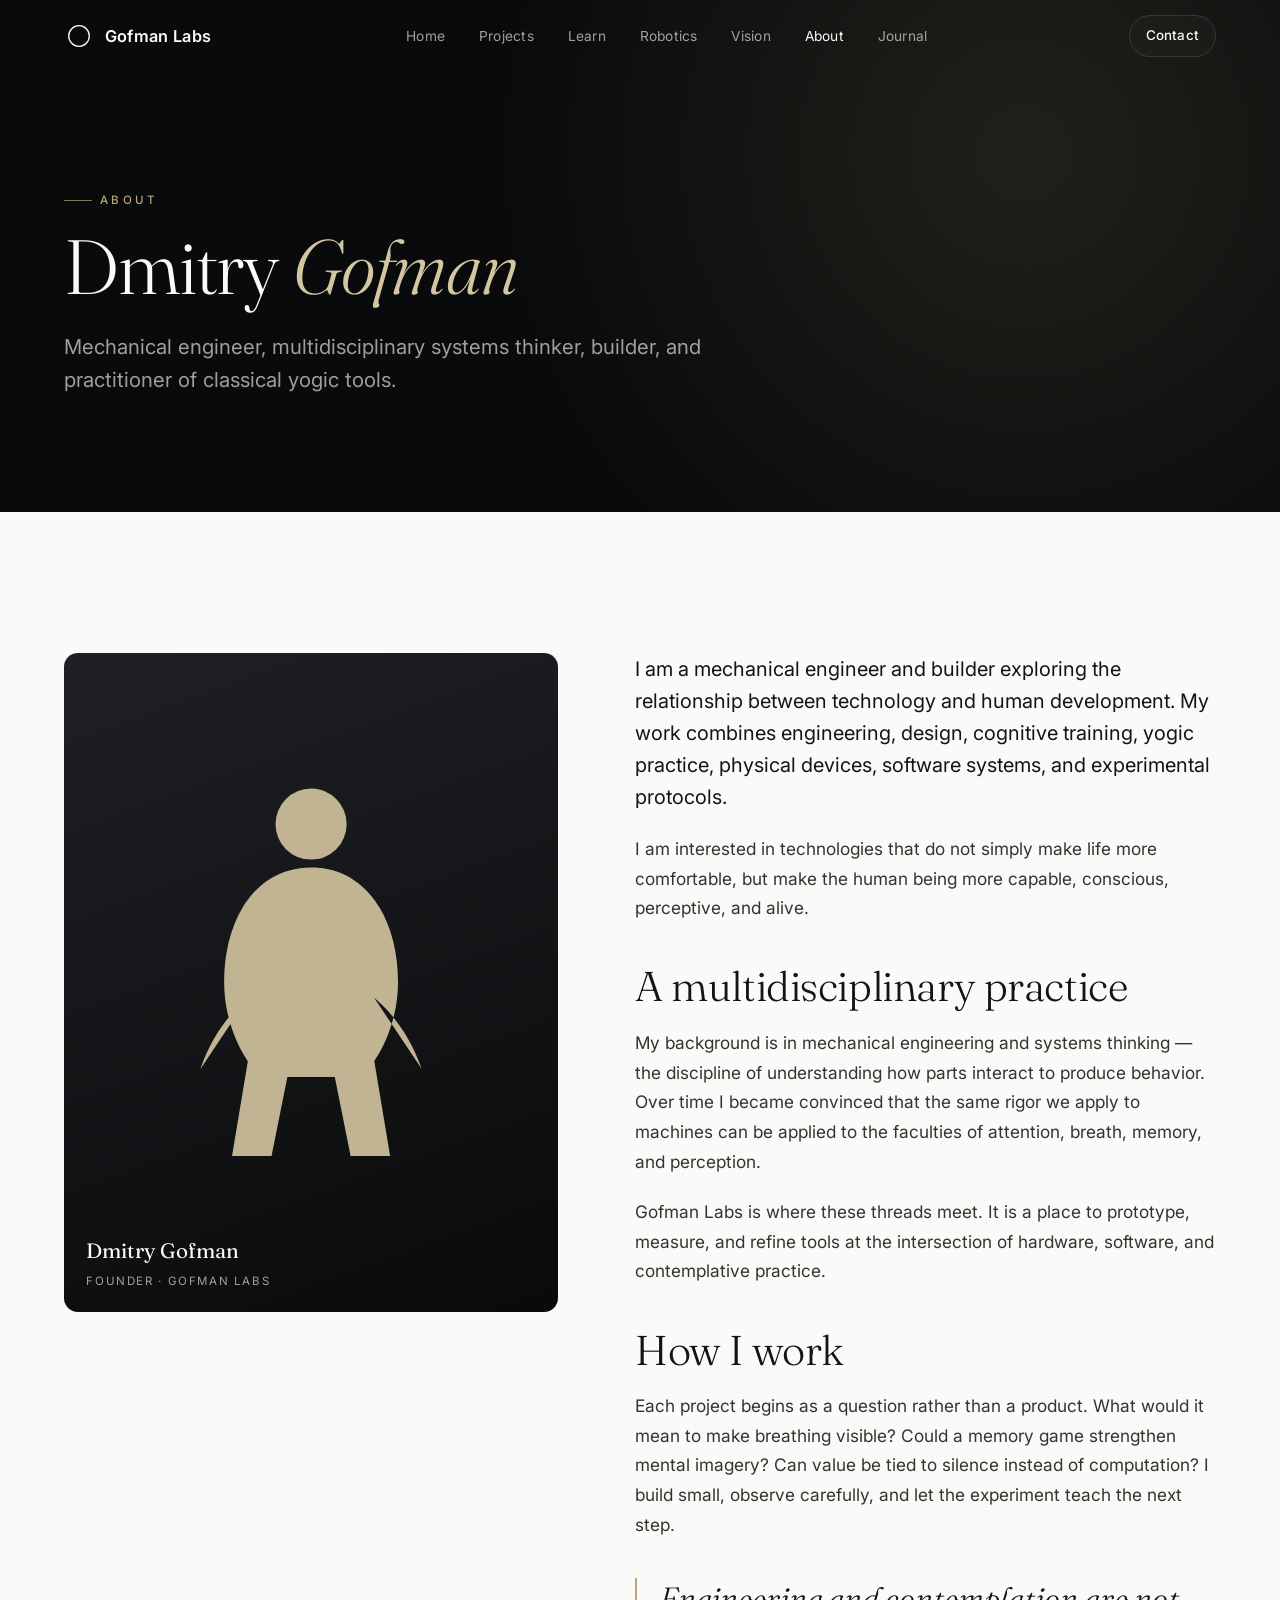
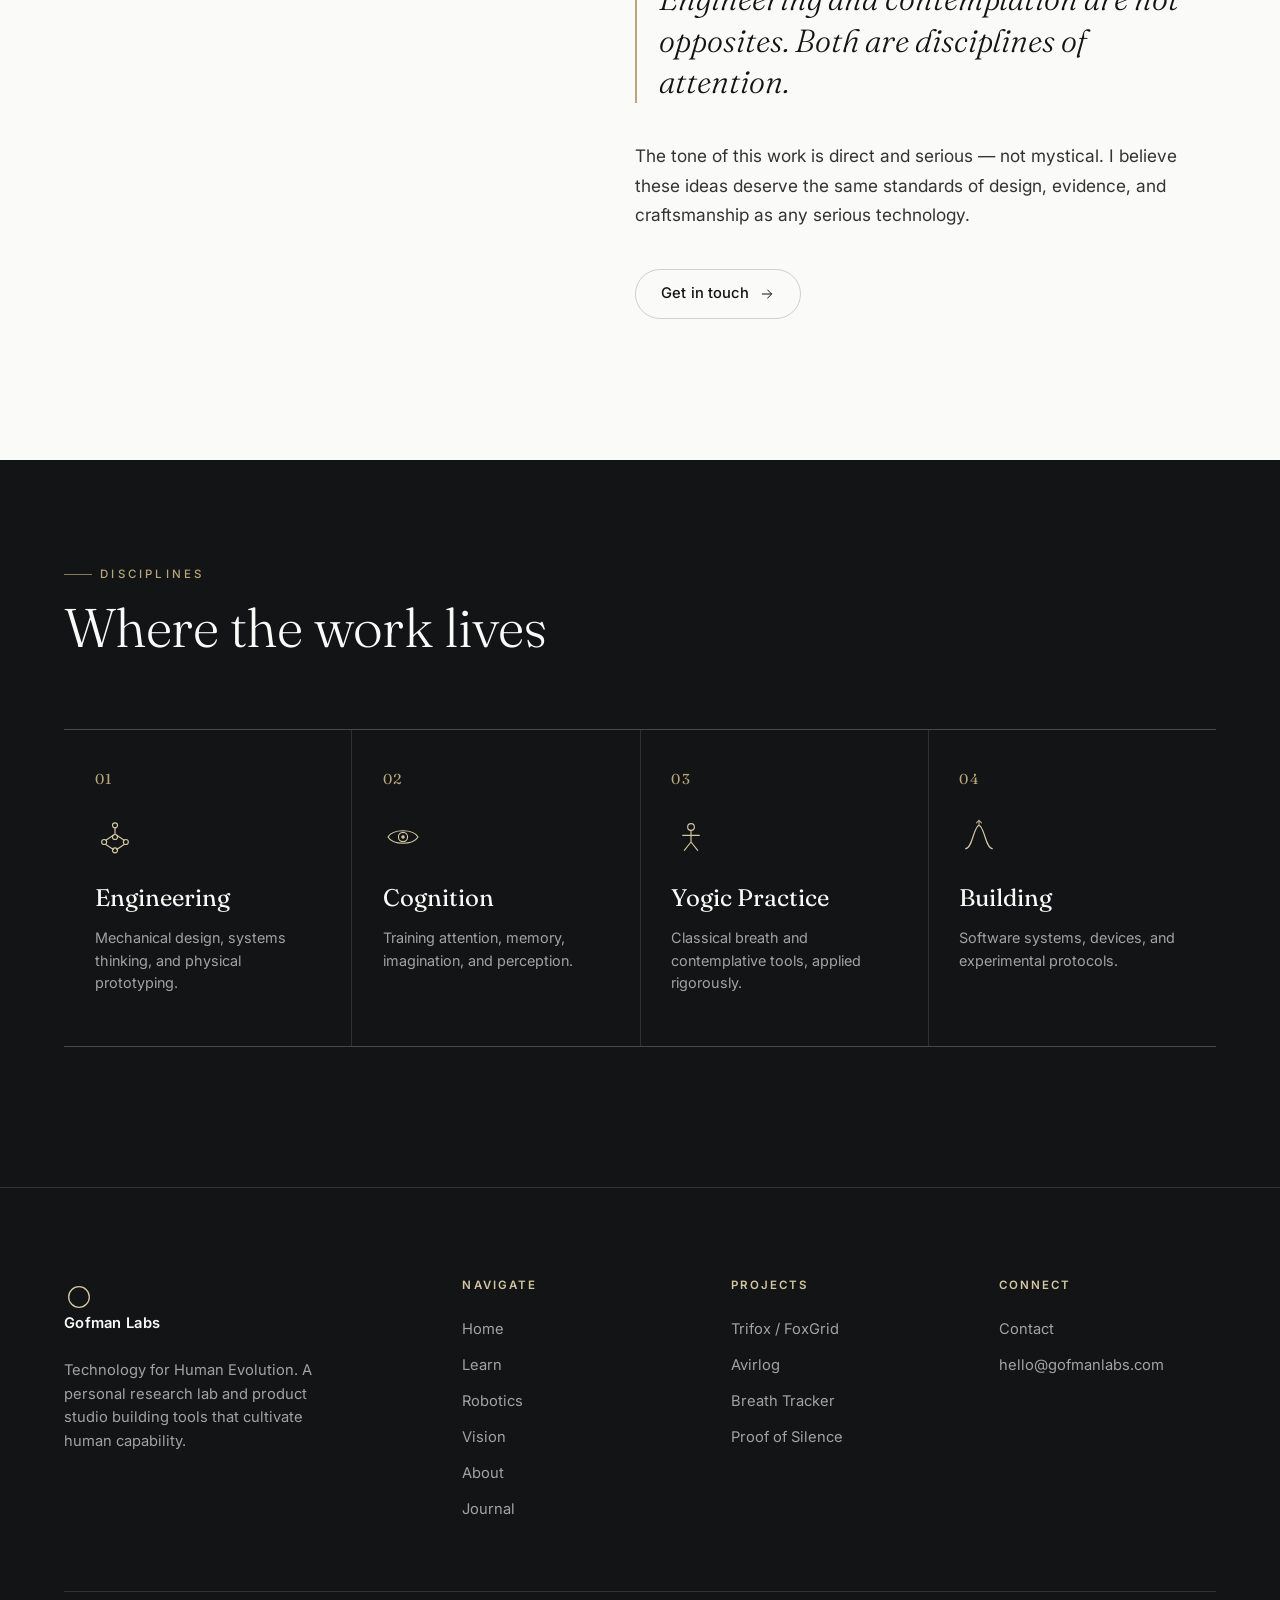
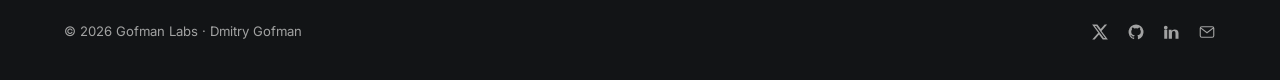
==== about.html @ 6673e94e "Add interactive Robotics Study Plan module A dedicated module (robotics.html) implementing the perso" ====
<!DOCTYPE html>
<html lang="en">
<head>
<meta charset="UTF-8" />
<meta name="viewport" content="width=device-width, initial-scale=1" />
<title>About — Gofman Labs</title>
<meta name="description" content="Dmitry Gofman — mechanical engineer, systems thinker, builder, and practitioner exploring the fusion of engineering with inner technologies." />
<meta name="theme-color" content="#080A0B" />
<link rel="preconnect" href="https://fonts.googleapis.com" />
<link rel="preconnect" href="https://fonts.gstatic.com" crossorigin />
<link href="https://fonts.googleapis.com/css2?family=Fraunces:ital,opsz,wght@0,9..144,300;0,9..144,400;1,9..144,300;1,9..144,400&family=Inter:wght@400;500;600&display=swap" rel="stylesheet" />
<link rel="stylesheet" href="assets/css/style.css" />
<link rel="icon" href="data:image/svg+xml,%3Csvg xmlns='http://www.w3.org/2000/svg' viewBox='0 0 32 32'%3E%3Ccircle cx='16' cy='16' r='13' fill='%23080A0B'/%3E%3Cpath d='M16 4a12 12 0 0 0 0 24 9 9 0 0 1 0-24z' fill='%23D4C6A1'/%3E%3C/svg%3E" />
</head>
<body>

<nav class="nav" aria-label="Primary">
  <div class="wrap nav-inner">
    <a class="brand" href="index.html" aria-label="Gofman Labs home"><svg class="mark" aria-hidden="true"><use href="assets/icons.svg#i-mark"/></svg><span>Gofman Labs</span></a>
    <ul class="nav-links">
      <li><a href="index.html">Home</a></li>
      <li><a href="projects.html">Projects</a></li>
      <li><a href="learn.html">Learn</a></li>
      <li><a href="robotics.html">Robotics</a></li>
      <li><a href="vision.html">Vision</a></li>
      <li><a href="about.html" class="active">About</a></li>
      <li><a href="journal.html">Journal</a></li>
    </ul>
    <a href="contact.html" class="btn btn-ghost-light nav-cta">Contact</a>
    <button class="nav-toggle" aria-label="Open menu" aria-expanded="false" aria-controls="mobile-menu"><span></span><span></span></button>
  </div>
</nav>
<div class="mobile-menu" id="mobile-menu">
  <a href="index.html">Home</a><a href="projects.html">Projects</a><a href="learn.html">Learn</a><a href="robotics.html">Robotics</a><a href="vision.html">Vision</a>
  <a href="about.html">About</a><a href="journal.html">Journal</a><a href="contact.html">Contact</a>
  <p class="mm-foot">Technology for Human Evolution</p>
</div>

<header class="page-hero">
  <div class="hero-glow" aria-hidden="true"></div>
  <div class="wrap">
    <span class="eyebrow">About</span>
    <h1>Dmitry <em>Gofman</em></h1>
    <p class="lede">Mechanical engineer, multidisciplinary systems thinker, builder, and practitioner of classical yogic tools.</p>
  </div>
</header>

<main class="light" data-nav-light>
<section class="section">
  <div class="wrap about-split">
    <div class="portrait reveal" aria-hidden="true">
      <svg viewBox="0 0 80 120"><use href="assets/icons.svg#i-figure"/></svg>
      <div class="pname">Dmitry Gofman<span>Founder · Gofman Labs</span></div>
    </div>
    <div class="prose" style="margin:0">
      <p class="lead reveal">I am a mechanical engineer and builder exploring the relationship between technology and human development. My work combines engineering, design, cognitive training, yogic practice, physical devices, software systems, and experimental protocols.</p>
      <p class="reveal">I am interested in technologies that do not simply make life more comfortable, but make the human being more capable, conscious, perceptive, and alive.</p>

      <h2 class="reveal">A multidisciplinary practice</h2>
      <p class="reveal">My background is in mechanical engineering and systems thinking — the discipline of understanding how parts interact to produce behavior. Over time I became convinced that the same rigor we apply to machines can be applied to the faculties of attention, breath, memory, and perception.</p>
      <p class="reveal">Gofman Labs is where these threads meet. It is a place to prototype, measure, and refine tools at the intersection of hardware, software, and contemplative practice.</p>

      <h2 class="reveal">How I work</h2>
      <p class="reveal">Each project begins as a question rather than a product. What would it mean to make breathing visible? Could a memory game strengthen mental imagery? Can value be tied to silence instead of computation? I build small, observe carefully, and let the experiment teach the next step.</p>

      <blockquote class="reveal">Engineering and contemplation are not opposites. Both are disciplines of attention.</blockquote>

      <p class="reveal">The tone of this work is direct and serious — not mystical. I believe these ideas deserve the same standards of design, evidence, and craftsmanship as any serious technology.</p>

      <div style="margin-top:2.4rem" class="reveal">
        <a href="contact.html" class="btn btn-ghost-dark">Get in touch <svg aria-hidden="true"><use href="assets/icons.svg#i-arrow"/></svg></a>
      </div>
    </div>
  </div>
</section>

<section class="section philosophy" style="padding-top:clamp(56px,8vw,96px)">
  <div class="wrap">
    <div class="section-head"><span class="eyebrow reveal">Disciplines</span><h2 class="reveal d1">Where the work lives</h2></div>
    <div class="pillars reveal d1">
      <div class="pillar"><div class="num">01</div><svg aria-hidden="true"><use href="assets/icons.svg#i-intelligence"/></svg><h3>Engineering</h3><p>Mechanical design, systems thinking, and physical prototyping.</p></div>
      <div class="pillar"><div class="num">02</div><svg aria-hidden="true"><use href="assets/icons.svg#i-awareness"/></svg><h3>Cognition</h3><p>Training attention, memory, imagination, and perception.</p></div>
      <div class="pillar"><div class="num">03</div><svg aria-hidden="true"><use href="assets/icons.svg#i-embodiment"/></svg><h3>Yogic Practice</h3><p>Classical breath and contemplative tools, applied rigorously.</p></div>
      <div class="pillar"><div class="num">04</div><svg aria-hidden="true"><use href="assets/icons.svg#i-evolution"/></svg><h3>Building</h3><p>Software systems, devices, and experimental protocols.</p></div>
    </div>
  </div>
</section>
</main>

<footer class="footer">
  <div class="wrap">
    <div class="footer-top">
      <div class="footer-col footer-brand-col">
        <a class="brand" href="index.html"><svg class="mark" style="color:var(--gold)" aria-hidden="true"><use href="assets/icons.svg#i-mark"/></svg><span>Gofman Labs</span></a>
        <p class="footer-blurb">Technology for Human Evolution. A personal research lab and product studio building tools that cultivate human capability.</p>
      </div>
      <div class="footer-col"><h4>Navigate</h4><a href="index.html">Home</a><a href="learn.html">Learn</a><a href="robotics.html">Robotics</a><a href="vision.html">Vision</a><a href="about.html">About</a><a href="journal.html">Journal</a></div>
      <div class="footer-col"><h4>Projects</h4><a href="projects.html#trifox">Trifox / FoxGrid</a><a href="projects.html#avirlog">Avirlog</a><a href="projects.html#breath">Breath Tracker</a><a href="projects.html#silence">Proof of Silence</a></div>
      <div class="footer-col"><h4>Connect</h4><a href="contact.html">Contact</a><a href="mailto:hello@gofmanlabs.com">hello@gofmanlabs.com</a></div>
    </div>
    <div class="footer-bottom">
      <span>© <span id="year">2026</span> Gofman Labs · Dmitry Gofman</span>
      <div class="socials">
        <a href="#" aria-label="X / Twitter"><svg aria-hidden="true"><use href="assets/icons.svg#i-x"/></svg></a>
        <a href="#" aria-label="GitHub"><svg aria-hidden="true"><use href="assets/icons.svg#i-github"/></svg></a>
        <a href="#" aria-label="LinkedIn"><svg aria-hidden="true"><use href="assets/icons.svg#i-linkedin"/></svg></a>
        <a href="mailto:hello@gofmanlabs.com" aria-label="Email"><svg aria-hidden="true"><use href="assets/icons.svg#i-mail"/></svg></a>
      </div>
    </div>
  </div>
</footer>
<script src="assets/js/main.js" defer></script>
</body>
</html>
---- assets/css/style.css ----
/* =========================================================================
   GOFMAN LABS — Design System
   Technology for Human Evolution
   ========================================================================= */

/* ----------------------------------------------------------------------- */
/*  Tokens                                                                  */
/* ----------------------------------------------------------------------- */
:root {
  /* Darks */
  --near-black: #080A0B;
  --charcoal:   #121416;
  --graphite:   #1E2024;

  /* Lights */
  --ivory:      #FAFAF8;
  --stone:      #F1F0EC;
  --warm-gray:  #DCD8CC;

  /* Accents */
  --gold:       #D4C6A1;
  --bronze:     #B8A57A;
  --sand:       #E6DCCB;

  /* Text */
  --text-dark:  #121416;
  --text-light: #FAFAF8;
  --text-muted: #6E6A62;
  --text-muted-light: rgba(250, 250, 248, 0.62);

  /* Lines */
  --line-dark:  rgba(18, 20, 22, 0.10);
  --line-light: rgba(250, 250, 248, 0.12);

  /* Type */
  --serif: 'Fraunces', 'Times New Roman', Georgia, serif;
  --sans:  'Inter', -apple-system, BlinkMacSystemFont, 'Segoe UI', sans-serif;

  /* Layout */
  --maxw: 1280px;
  --gutter: clamp(20px, 5vw, 64px);
  --radius: 14px;

  /* Motion */
  --ease: cubic-bezier(0.22, 1, 0.36, 1);
  --dur: 0.7s;
}

/* ----------------------------------------------------------------------- */
/*  Reset                                                                   */
/* ----------------------------------------------------------------------- */
*, *::before, *::after { box-sizing: border-box; }
* { margin: 0; padding: 0; }

html {
  scroll-behavior: smooth;
  -webkit-text-size-adjust: 100%;
}

body {
  font-family: var(--sans);
  background: var(--near-black);
  color: var(--text-dark);
  line-height: 1.6;
  font-size: 17px;
  -webkit-font-smoothing: antialiased;
  text-rendering: optimizeLegibility;
  overflow-x: hidden;
}

img, svg { display: block; max-width: 100%; }
a { color: inherit; text-decoration: none; }
button { font-family: inherit; cursor: pointer; }
ul { list-style: none; }

::selection { background: var(--bronze); color: var(--near-black); }

/* ----------------------------------------------------------------------- */
/*  Helpers                                                                 */
/* ----------------------------------------------------------------------- */
.wrap {
  width: 100%;
  max-width: var(--maxw);
  margin: 0 auto;
  padding-inline: var(--gutter);
}

.eyebrow {
  font-size: 0.72rem;
  letter-spacing: 0.28em;
  text-transform: uppercase;
  font-weight: 500;
  color: var(--bronze);
  display: inline-flex;
  align-items: center;
  gap: 0.7em;
}
.eyebrow::before {
  content: "";
  width: 28px;
  height: 1px;
  background: var(--bronze);
  opacity: 0.7;
}

.serif { font-family: var(--serif); }

.section { padding-block: clamp(72px, 11vw, 150px); }

/* Reveal-on-scroll */
.reveal {
  opacity: 0;
  transform: translateY(26px);
  transition: opacity 0.9s var(--ease), transform 0.9s var(--ease);
  will-change: opacity, transform;
}
.reveal.in { opacity: 1; transform: none; }
.reveal.d1 { transition-delay: 0.08s; }
.reveal.d2 { transition-delay: 0.16s; }
.reveal.d3 { transition-delay: 0.24s; }
.reveal.d4 { transition-delay: 0.32s; }

@media (prefers-reduced-motion: reduce) {
  .reveal { opacity: 1; transform: none; transition: none; }
  html { scroll-behavior: auto; }
}

/* ----------------------------------------------------------------------- */
/*  Buttons                                                                 */
/* ----------------------------------------------------------------------- */
.btn {
  display: inline-flex;
  align-items: center;
  gap: 0.7em;
  min-height: 50px;
  padding: 0 1.7em;
  border-radius: 100px;
  font-size: 0.92rem;
  font-weight: 500;
  letter-spacing: 0.01em;
  border: 1px solid transparent;
  transition: transform 0.4s var(--ease), background 0.4s var(--ease),
              color 0.4s var(--ease), border-color 0.4s var(--ease);
}
.btn svg { width: 16px; height: 16px; transition: transform 0.4s var(--ease); }
.btn:hover svg { transform: translateX(4px); }

.btn-gold {
  background: var(--gold);
  color: var(--near-black);
}
.btn-gold:hover { background: var(--sand); transform: translateY(-2px); }

.btn-ghost-light {
  border-color: var(--line-light);
  color: var(--text-light);
  background: rgba(250,250,248,0.02);
}
.btn-ghost-light:hover { border-color: var(--gold); color: var(--gold); }

.btn-ghost-dark {
  border-color: rgba(18,20,22,0.18);
  color: var(--text-dark);
}
.btn-ghost-dark:hover { border-color: var(--bronze); color: var(--bronze); }

/* ----------------------------------------------------------------------- */
/*  Navigation                                                              */
/* ----------------------------------------------------------------------- */
.nav {
  position: fixed;
  inset: 0 0 auto 0;
  z-index: 100;
  transition: background 0.5s var(--ease), border-color 0.5s var(--ease),
              backdrop-filter 0.5s var(--ease);
  border-bottom: 1px solid transparent;
}
.nav-inner {
  display: flex;
  align-items: center;
  justify-content: space-between;
  height: 72px;
}
.nav.scrolled {
  background: rgba(8, 10, 11, 0.72);
  backdrop-filter: saturate(140%) blur(14px);
  -webkit-backdrop-filter: saturate(140%) blur(14px);
  border-bottom-color: var(--line-light);
}
/* light variant once scrolled onto light body */
.nav.on-light.scrolled {
  background: rgba(250, 250, 248, 0.82);
  border-bottom-color: var(--line-dark);
}

.brand {
  display: flex;
  align-items: center;
  gap: 0.65em;
  font-weight: 600;
  letter-spacing: 0.02em;
  font-size: 1.02rem;
  color: var(--text-light);
  transition: color 0.5s var(--ease);
}
.brand .mark { width: 30px; height: 30px; }
.brand .mark circle, .brand .mark path { transition: stroke 0.5s var(--ease); }
.nav.on-light .brand { color: var(--text-dark); }

.nav-links {
  display: flex;
  align-items: center;
  gap: 2.1rem;
}
.nav-links a {
  font-size: 0.86rem;
  letter-spacing: 0.02em;
  color: var(--text-muted-light);
  transition: color 0.3s var(--ease);
  position: relative;
}
.nav-links a:hover, .nav-links a.active { color: var(--text-light); }
.nav.on-light .nav-links a { color: var(--text-muted); }
.nav.on-light .nav-links a:hover, .nav.on-light .nav-links a.active { color: var(--text-dark); }

.nav-cta { margin-left: 0.4rem; }
.nav .nav-cta.btn { min-height: 42px; padding: 0 1.2em; font-size: 0.84rem; }

.nav-toggle {
  display: none;
  width: 46px; height: 46px;
  background: none; border: none;
  flex-direction: column;
  justify-content: center;
  align-items: flex-end;
  gap: 6px;
}
.nav-toggle span {
  display: block;
  width: 26px; height: 1.6px;
  background: var(--text-light);
  transition: transform 0.4s var(--ease), opacity 0.3s var(--ease), background 0.5s var(--ease);
}
.nav-toggle span:nth-child(2) { width: 18px; }
.nav.on-light .nav-toggle span { background: var(--text-dark); }

/* Mobile menu */
.mobile-menu {
  position: fixed;
  inset: 0;
  z-index: 99;
  background: var(--near-black);
  display: flex;
  flex-direction: column;
  justify-content: center;
  padding: var(--gutter);
  transform: translateY(-100%);
  transition: transform 0.6s var(--ease);
  visibility: hidden;
}
.mobile-menu.open { transform: translateY(0); visibility: visible; }
.mobile-menu a {
  font-family: var(--serif);
  font-size: clamp(2rem, 9vw, 3.2rem);
  color: var(--text-light);
  padding: 0.18em 0;
  font-weight: 300;
  opacity: 0;
  transform: translateY(20px);
  transition: opacity 0.5s var(--ease), transform 0.5s var(--ease), color 0.3s;
}
.mobile-menu.open a { opacity: 1; transform: none; }
.mobile-menu.open a:nth-child(1) { transition-delay: 0.12s; }
.mobile-menu.open a:nth-child(2) { transition-delay: 0.18s; }
.mobile-menu.open a:nth-child(3) { transition-delay: 0.24s; }
.mobile-menu.open a:nth-child(4) { transition-delay: 0.30s; }
.mobile-menu.open a:nth-child(5) { transition-delay: 0.36s; }
.mobile-menu.open a:nth-child(6) { transition-delay: 0.42s; }
.mobile-menu a:hover { color: var(--gold); }
.mobile-menu .mm-foot {
  margin-top: 2.5rem;
  font-family: var(--sans);
  font-size: 0.85rem;
  color: var(--text-muted-light);
  letter-spacing: 0.04em;
}

body.menu-open { overflow: hidden; }

/* ----------------------------------------------------------------------- */
/*  HERO                                                                    */
/* ----------------------------------------------------------------------- */
.hero {
  position: relative;
  background: var(--near-black);
  color: var(--text-light);
  padding-top: 72px;
  overflow: hidden;
}
.hero-grid {
  position: relative;
  z-index: 2;
  display: grid;
  grid-template-columns: 1.05fr 1fr;
  gap: clamp(24px, 5vw, 64px);
  align-items: center;
  min-height: calc(100vh - 72px);
  padding-block: 6vh 4vh;
}

.hero h1 {
  font-family: var(--serif);
  font-weight: 300;
  font-size: clamp(2.7rem, 6.4vw, 5.6rem);
  line-height: 0.98;
  letter-spacing: -0.015em;
  margin: 1.1rem 0 1.4rem;
}
.hero h1 em {
  font-style: italic;
  color: var(--gold);
}
.hero .lede {
  font-size: clamp(1.02rem, 1.5vw, 1.22rem);
  color: var(--text-muted-light);
  max-width: 30ch;
  line-height: 1.65;
}
.hero-actions {
  display: flex;
  flex-wrap: wrap;
  gap: 0.9rem;
  margin-top: 2.2rem;
}

/* Eclipse visual */
.eclipse-stage {
  position: relative;
  aspect-ratio: 1 / 1;
  display: grid;
  place-items: center;
}
.eclipse {
  position: relative;
  width: min(82%, 460px);
  aspect-ratio: 1;
  border-radius: 50%;
  background:
    radial-gradient(circle at 50% 42%, rgba(250,248,240,0.16), transparent 62%),
    var(--near-black);
  box-shadow:
    0 0 0 1px rgba(212,198,161,0.16),
    inset 0 0 120px rgba(8,10,11,1),
    0 0 90px 10px rgba(212,198,161,0.10);
  display: grid;
  place-items: center;
}
.eclipse::before {
  /* the bright corona ring */
  content: "";
  position: absolute;
  inset: -2px;
  border-radius: 50%;
  background: conic-gradient(from 210deg,
    rgba(250,248,240,0.0) 0deg,
    rgba(250,248,240,0.9) 60deg,
    rgba(212,198,161,0.7) 120deg,
    rgba(250,248,240,0.0) 230deg);
  -webkit-mask: radial-gradient(circle, transparent 0 calc(50% - 2.5px), #000 calc(50% - 2px));
  mask: radial-gradient(circle, transparent 0 calc(50% - 2.5px), #000 calc(50% - 2px));
  filter: blur(0.4px);
  animation: spin 38s linear infinite;
}
.eclipse::after {
  /* inner halo */
  content: "";
  position: absolute;
  width: 120%; height: 120%;
  border-radius: 50%;
  background: radial-gradient(circle, rgba(212,198,161,0.18), transparent 58%);
  z-index: -1;
}
@keyframes spin { to { transform: rotate(360deg); } }

.figure {
  position: relative;
  z-index: 3;
  height: 46%;
  width: auto;
  filter: drop-shadow(0 0 22px rgba(250,248,240,0.35));
}

/* faint concentric rings behind hero */
.hero-rings {
  position: absolute;
  z-index: 1;
  top: 50%; right: -6%;
  width: 70vw; max-width: 760px;
  aspect-ratio: 1;
  transform: translateY(-50%);
  opacity: 0.5;
  pointer-events: none;
}
.hero-glow {
  position: absolute;
  z-index: 0;
  inset: 0;
  background: radial-gradient(circle at 72% 46%, rgba(184,165,122,0.16), transparent 45%);
  pointer-events: none;
}

/* Hero project ticker */
.hero-projects {
  position: relative;
  z-index: 2;
  border-top: 1px solid var(--line-light);
  padding-block: 1.4rem 2.4rem;
}
.hero-projects ul {
  display: flex;
  gap: clamp(18px, 3.4vw, 48px);
  align-items: center;
  overflow-x: auto;
  scrollbar-width: none;
  -ms-overflow-style: none;
}
.hero-projects ul::-webkit-scrollbar { display: none; }
.hero-projects li a {
  display: flex;
  align-items: center;
  gap: 0.7em;
  white-space: nowrap;
  color: var(--text-muted-light);
  font-size: 0.84rem;
  letter-spacing: 0.04em;
  transition: color 0.3s var(--ease);
  padding-block: 0.3em;
}
.hero-projects li a:hover { color: var(--gold); }
.hero-projects svg { width: 22px; height: 22px; flex: none; }

/* scroll cue */
.scroll-cue {
  position: absolute;
  left: 50%; bottom: 96px;
  transform: translateX(-50%);
  z-index: 3;
  display: flex;
  flex-direction: column;
  align-items: center;
  gap: 0.5em;
  font-size: 0.62rem;
  letter-spacing: 0.3em;
  text-transform: uppercase;
  color: var(--text-muted-light);
}
.scroll-cue .line {
  width: 1px; height: 42px;
  background: linear-gradient(var(--bronze), transparent);
  animation: cue 2.4s var(--ease) infinite;
  transform-origin: top;
}
@keyframes cue { 0%,100%{transform:scaleY(0.4);opacity:0.4} 50%{transform:scaleY(1);opacity:1} }

/* ----------------------------------------------------------------------- */
/*  Dark → Light transition band                                           */
/* ----------------------------------------------------------------------- */
.transition-band {
  height: clamp(160px, 26vw, 300px);
  background: linear-gradient(180deg, var(--near-black) 0%, #2a2722 42%, #8e887a 74%, var(--ivory) 100%);
}

/* Light body */
.light { background: var(--ivory); color: var(--text-dark); }
.light .section-head { max-width: 760px; }
.section-head h2 {
  font-family: var(--serif);
  font-weight: 300;
  font-size: clamp(2rem, 4.6vw, 3.4rem);
  line-height: 1.05;
  letter-spacing: -0.01em;
  margin-top: 1rem;
}
.section-head h2 em { font-style: italic; color: var(--bronze); }
.section-head p {
  margin-top: 1.3rem;
  font-size: 1.1rem;
  color: var(--text-muted);
  max-width: 58ch;
}

/* ----------------------------------------------------------------------- */
/*  Mission                                                                 */
/* ----------------------------------------------------------------------- */
.mission {
  display: grid;
  grid-template-columns: 1fr 0.85fr;
  gap: clamp(32px, 6vw, 88px);
  align-items: center;
}
.mission-visual {
  position: relative;
  aspect-ratio: 1;
  display: grid;
  place-items: center;
}
.mission-visual svg { width: 100%; height: auto; }
.stat-row {
  display: flex;
  gap: clamp(24px, 5vw, 56px);
  margin-top: 2.6rem;
  flex-wrap: wrap;
}
.stat .n {
  font-family: var(--serif);
  font-size: 2.5rem;
  line-height: 1;
  color: var(--text-dark);
}
.stat .l {
  font-size: 0.78rem;
  letter-spacing: 0.12em;
  text-transform: uppercase;
  color: var(--text-muted);
  margin-top: 0.5rem;
}

/* ----------------------------------------------------------------------- */
/*  Projects grid                                                          */
/* ----------------------------------------------------------------------- */
.projects-grid {
  display: grid;
  grid-template-columns: repeat(3, 1fr);
  gap: 1px;
  background: var(--line-dark);
  border: 1px solid var(--line-dark);
  border-radius: var(--radius);
  overflow: hidden;
  margin-top: clamp(36px, 6vw, 64px);
}
.proj-card {
  position: relative;
  background: var(--ivory);
  padding: clamp(26px, 3vw, 40px);
  min-height: 280px;
  display: flex;
  flex-direction: column;
  transition: background 0.5s var(--ease), transform 0.5s var(--ease);
}
.proj-card:hover { background: var(--stone); }
.proj-card.dark { background: var(--charcoal); color: var(--text-light); }
.proj-card.dark:hover { background: var(--graphite); }
.proj-icon {
  width: 50px; height: 50px;
  color: var(--bronze);
  margin-bottom: auto;
}
.proj-card.dark .proj-icon { color: var(--gold); }
.proj-cat {
  font-size: 0.7rem;
  letter-spacing: 0.18em;
  text-transform: uppercase;
  color: var(--bronze);
  margin-top: 2rem;
}
.proj-card.dark .proj-cat { color: var(--gold); }
.proj-card h3 {
  font-family: var(--serif);
  font-weight: 400;
  font-size: 1.55rem;
  margin: 0.5rem 0 0.7rem;
  letter-spacing: -0.01em;
}
.proj-card p {
  font-size: 0.92rem;
  color: var(--text-muted);
  line-height: 1.55;
}
.proj-card.dark p { color: var(--text-muted-light); }
.proj-more {
  margin-top: 1.4rem;
  font-size: 0.8rem;
  letter-spacing: 0.04em;
  display: inline-flex;
  align-items: center;
  gap: 0.5em;
  color: var(--text-dark);
  opacity: 0;
  transform: translateY(6px);
  transition: opacity 0.4s var(--ease), transform 0.4s var(--ease);
}
.proj-card.dark .proj-more { color: var(--gold); }
.proj-card:hover .proj-more, .proj-card:focus-within .proj-more { opacity: 1; transform: none; }
.proj-more svg { width: 14px; height: 14px; }

/* ----------------------------------------------------------------------- */
/*  Philosophy                                                              */
/* ----------------------------------------------------------------------- */
.philosophy { background: var(--charcoal); color: var(--text-light); }
.philosophy .section-head h2 { color: var(--text-light); }
.philosophy .section-head h2 em { color: var(--gold); }
.pillars {
  display: grid;
  grid-template-columns: repeat(4, 1fr);
  gap: 1px;
  margin-top: clamp(40px, 6vw, 72px);
  background: var(--line-light);
  border-block: 1px solid var(--line-light);
}
.pillar {
  background: var(--charcoal);
  padding: clamp(28px, 3vw, 40px) clamp(20px, 2.4vw, 32px) clamp(36px,4vw,52px);
  transition: background 0.5s var(--ease);
}
.pillar:hover { background: var(--graphite); }
.pillar .num {
  font-family: var(--serif);
  font-size: 0.9rem;
  color: var(--bronze);
  letter-spacing: 0.1em;
}
.pillar svg { width: 40px; height: 40px; color: var(--gold); margin: 1.6rem 0 1.4rem; }
.pillar h3 {
  font-family: var(--serif);
  font-weight: 400;
  font-size: 1.5rem;
  margin-bottom: 0.6rem;
}
.pillar p { font-size: 0.9rem; color: var(--text-muted-light); line-height: 1.55; }

/* ----------------------------------------------------------------------- */
/*  Journal                                                                 */
/* ----------------------------------------------------------------------- */
.journal-grid {
  display: grid;
  grid-template-columns: repeat(3, 1fr);
  gap: clamp(20px, 2.6vw, 32px);
  margin-top: clamp(36px, 6vw, 60px);
}
.article {
  display: flex;
  flex-direction: column;
  border-radius: var(--radius);
  overflow: hidden;
  background: var(--stone);
  transition: transform 0.5s var(--ease), box-shadow 0.5s var(--ease);
}
.article:hover { transform: translateY(-5px); box-shadow: 0 24px 50px -28px rgba(18,20,22,0.4); }
.article-thumb {
  aspect-ratio: 16 / 10;
  position: relative;
  overflow: hidden;
  background: var(--graphite);
}
.article-thumb svg { width: 100%; height: 100%; }
.article-body { padding: 1.5rem 1.5rem 1.8rem; }
.article-meta {
  font-size: 0.7rem;
  letter-spacing: 0.16em;
  text-transform: uppercase;
  color: var(--bronze);
}
.article h3 {
  font-family: var(--serif);
  font-weight: 400;
  font-size: 1.32rem;
  line-height: 1.2;
  margin: 0.6rem 0 0.7rem;
}
.article p { font-size: 0.9rem; color: var(--text-muted); }

/* ----------------------------------------------------------------------- */
/*  CTA strip                                                               */
/* ----------------------------------------------------------------------- */
.cta-strip {
  background: var(--near-black);
  color: var(--text-light);
  text-align: center;
}
.cta-strip h2 {
  font-family: var(--serif);
  font-weight: 300;
  font-size: clamp(2rem, 5vw, 3.6rem);
  line-height: 1.05;
  max-width: 16ch;
  margin: 1.2rem auto 1.6rem;
}
.cta-strip h2 em { font-style: italic; color: var(--gold); }
.cta-strip .actions { display: flex; gap: 1rem; justify-content: center; flex-wrap: wrap; }

/* ----------------------------------------------------------------------- */
/*  Footer                                                                  */
/* ----------------------------------------------------------------------- */
.footer {
  background: var(--charcoal);
  color: var(--text-muted-light);
  padding-block: clamp(56px, 7vw, 88px) 2.4rem;
  border-top: 1px solid var(--line-light);
}
.footer-top {
  display: grid;
  grid-template-columns: 1.6fr 1fr 1fr 1fr;
  gap: clamp(28px, 4vw, 56px);
}
.footer .brand { color: var(--text-light); margin-bottom: 1.1rem; }
.footer-blurb { max-width: 32ch; font-size: 0.92rem; line-height: 1.6; }
.footer-col h4 {
  font-size: 0.72rem;
  letter-spacing: 0.18em;
  text-transform: uppercase;
  color: var(--gold);
  margin-bottom: 1.1rem;
  font-weight: 600;
}
.footer-col a {
  display: block;
  padding: 0.42em 0;
  font-size: 0.92rem;
  transition: color 0.3s var(--ease);
}
.footer-col a:hover { color: var(--text-light); }
.footer-bottom {
  display: flex;
  justify-content: space-between;
  align-items: center;
  flex-wrap: wrap;
  gap: 1rem;
  margin-top: clamp(40px, 6vw, 64px);
  padding-top: 1.8rem;
  border-top: 1px solid var(--line-light);
  font-size: 0.82rem;
}
.socials { display: flex; gap: 1.1rem; }
.socials a { transition: color 0.3s; }
.socials a:hover { color: var(--gold); }
.socials svg { width: 18px; height: 18px; }

/* ----------------------------------------------------------------------- */
/*  Inner page hero (subpages)                                              */
/* ----------------------------------------------------------------------- */
.page-hero {
  background: var(--near-black);
  color: var(--text-light);
  padding-top: calc(72px + clamp(48px, 9vw, 110px));
  padding-bottom: clamp(56px, 9vw, 120px);
  position: relative;
  overflow: hidden;
}
.page-hero .hero-glow { background: radial-gradient(circle at 80% 30%, rgba(184,165,122,0.14), transparent 50%); }
.page-hero h1 {
  font-family: var(--serif);
  font-weight: 300;
  font-size: clamp(2.6rem, 6vw, 5rem);
  line-height: 1;
  letter-spacing: -0.015em;
  margin: 1.2rem 0 0;
  max-width: 16ch;
}
.page-hero h1 em { font-style: italic; color: var(--gold); }
.page-hero .lede {
  margin-top: 1.6rem;
  font-size: clamp(1.05rem, 1.6vw, 1.3rem);
  color: var(--text-muted-light);
  max-width: 54ch;
  line-height: 1.6;
}
.page-hero .wrap { position: relative; z-index: 2; }

/* ----------------------------------------------------------------------- */
/*  Prose (Vision / About)                                                  */
/* ----------------------------------------------------------------------- */
.prose { max-width: 720px; margin: 0 auto; }
.prose .eyebrow { margin-bottom: 1.5rem; }
.prose h2 {
  font-family: var(--serif);
  font-weight: 300;
  font-size: clamp(1.7rem, 3.6vw, 2.6rem);
  line-height: 1.1;
  margin: 2.6rem 0 1.1rem;
  letter-spacing: -0.01em;
}
.prose h2 em { font-style: italic; color: var(--bronze); }
.prose p { margin-bottom: 1.3rem; font-size: 1.08rem; color: #33342f; line-height: 1.72; }
.prose blockquote {
  font-family: var(--serif);
  font-weight: 300;
  font-style: italic;
  font-size: clamp(1.4rem, 3vw, 2rem);
  line-height: 1.3;
  margin: 2.4rem 0;
  padding-left: 1.4rem;
  border-left: 2px solid var(--bronze);
  color: var(--text-dark);
}
.prose .lead {
  font-size: 1.25rem;
  color: var(--text-dark);
  line-height: 1.6;
}

/* About split */
.about-split {
  display: grid;
  grid-template-columns: 0.85fr 1fr;
  gap: clamp(32px, 6vw, 80px);
  align-items: start;
}
.portrait {
  position: sticky;
  top: 100px;
  aspect-ratio: 3 / 4;
  border-radius: var(--radius);
  overflow: hidden;
  background: linear-gradient(160deg, var(--graphite), var(--near-black));
  display: grid;
  place-items: center;
}
.portrait svg { width: 64%; color: var(--gold); opacity: 0.9; }
.portrait .pname {
  position: absolute;
  left: 1.4rem; bottom: 1.3rem;
  font-family: var(--serif);
  color: var(--text-light);
  font-size: 1.3rem;
}
.portrait .pname span {
  display: block;
  font-family: var(--sans);
  font-size: 0.72rem;
  letter-spacing: 0.14em;
  text-transform: uppercase;
  color: var(--text-muted-light);
  margin-top: 0.3rem;
}

/* ----------------------------------------------------------------------- */
/*  Project detail list (Projects page)                                     */
/* ----------------------------------------------------------------------- */
.proj-list { display: flex; flex-direction: column; gap: 1px; background: var(--line-dark);
  border-block: 1px solid var(--line-dark); margin-top: clamp(36px,6vw,64px); }
.proj-row {
  background: var(--ivory);
  display: grid;
  grid-template-columns: 90px 1fr auto;
  gap: clamp(20px, 4vw, 48px);
  align-items: center;
  padding: clamp(28px, 4vw, 46px) clamp(8px, 2vw, 20px);
  transition: background 0.5s var(--ease), padding-left 0.5s var(--ease);
}
.proj-row:hover { background: var(--stone); padding-left: clamp(14px, 2.6vw, 30px); }
.proj-row .rIcon { width: 64px; height: 64px; color: var(--bronze); }
.proj-row .rcat {
  font-size: 0.7rem; letter-spacing: 0.16em; text-transform: uppercase; color: var(--bronze);
}
.proj-row h3 { font-family: var(--serif); font-weight: 400; font-size: 1.7rem; margin: 0.35rem 0 0.6rem; }
.proj-row p { color: var(--text-muted); max-width: 60ch; font-size: 0.98rem; }
.proj-row .rNo { font-family: var(--serif); font-size: 1.1rem; color: var(--warm-gray); justify-self: end; }

/* ----------------------------------------------------------------------- */
/*  Contact                                                                 */
/* ----------------------------------------------------------------------- */
.contact-grid {
  display: grid;
  grid-template-columns: 1fr 1fr;
  gap: clamp(32px, 6vw, 80px);
  align-items: start;
}
.field { margin-bottom: 1.3rem; }
.field label {
  display: block;
  font-size: 0.74rem;
  letter-spacing: 0.14em;
  text-transform: uppercase;
  color: var(--text-muted);
  margin-bottom: 0.6rem;
}
.field input, .field textarea {
  width: 100%;
  font-family: inherit;
  font-size: 1rem;
  color: var(--text-dark);
  background: var(--stone);
  border: 1px solid var(--line-dark);
  border-radius: 10px;
  padding: 0.9rem 1rem;
  transition: border-color 0.3s var(--ease), background 0.3s var(--ease);
  min-height: 50px;
}
.field textarea { min-height: 150px; resize: vertical; }
.field input:focus, .field textarea:focus {
  outline: none;
  border-color: var(--bronze);
  background: #fff;
}
.contact-aside .ci { margin-bottom: 2rem; }
.contact-aside .ci h4 {
  font-size: 0.74rem; letter-spacing: 0.14em; text-transform: uppercase;
  color: var(--bronze); margin-bottom: 0.5rem;
}
.contact-aside .ci a, .contact-aside .ci p { font-size: 1.1rem; color: var(--text-dark); }
.form-note { font-size: 0.84rem; color: var(--text-muted); margin-top: 0.4rem; }

/* ----------------------------------------------------------------------- */
/*  Responsive                                                              */
/* ----------------------------------------------------------------------- */
@media (max-width: 1023px) {
  .projects-grid { grid-template-columns: repeat(2, 1fr); }
  .journal-grid { grid-template-columns: repeat(2, 1fr); }
  .pillars { grid-template-columns: repeat(2, 1fr); }
  .footer-top { grid-template-columns: 1fr 1fr; gap: 36px; }
  .footer-brand-col { grid-column: 1 / -1; }
}

@media (max-width: 767px) {
  body { font-size: 16px; }
  .nav-links { display: none; }
  .nav .nav-cta { display: none; }
  .nav-toggle { display: flex; }

  .hero-grid {
    grid-template-columns: 1fr;
    text-align: left;
    min-height: auto;
    padding-block: 4vh 2vh;
    gap: 36px;
  }
  .eclipse-stage { order: 2; max-width: 360px; margin-inline: auto; width: 100%; }
  .hero-content { order: 1; }
  .hero-rings { display: none; }
  .scroll-cue { display: none; }
  .hero .lede { max-width: none; }

  .mission { grid-template-columns: 1fr; }
  .mission-visual { order: -1; max-width: 320px; margin-inline: auto; }

  .projects-grid { grid-template-columns: 1fr; }
  .journal-grid { grid-template-columns: 1fr; }
  .pillars { grid-template-columns: 1fr; }

  .about-split { grid-template-columns: 1fr; }
  .portrait { position: relative; top: 0; max-width: 360px; }

  .contact-grid { grid-template-columns: 1fr; }

  .proj-row { grid-template-columns: 56px 1fr; }
  .proj-row .rNo { display: none; }
  .proj-row .rIcon { width: 48px; height: 48px; }

  .footer-top { grid-template-columns: 1fr 1fr; }
  .footer-bottom { flex-direction: column; align-items: flex-start; }
}

@media (max-width: 420px) {
  .footer-top { grid-template-columns: 1fr; }
  .hero-actions .btn { width: 100%; justify-content: center; }
}
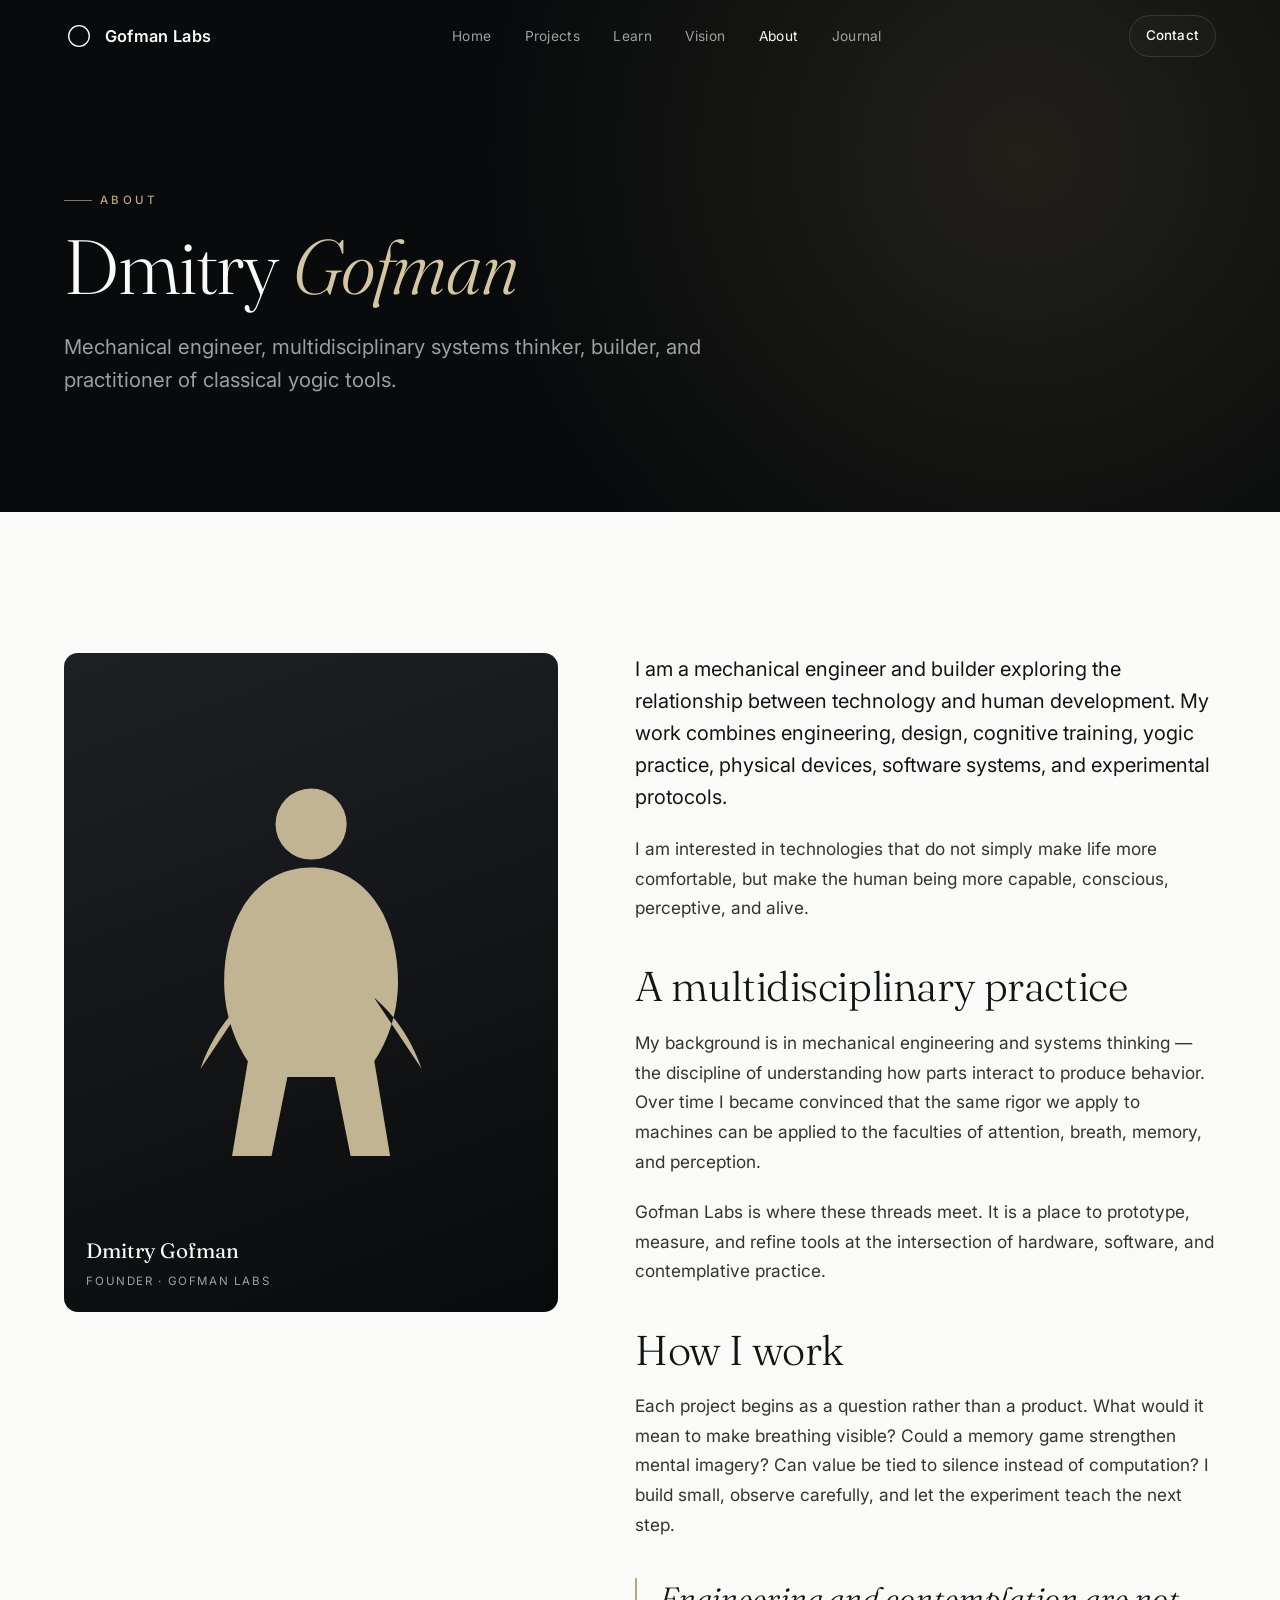
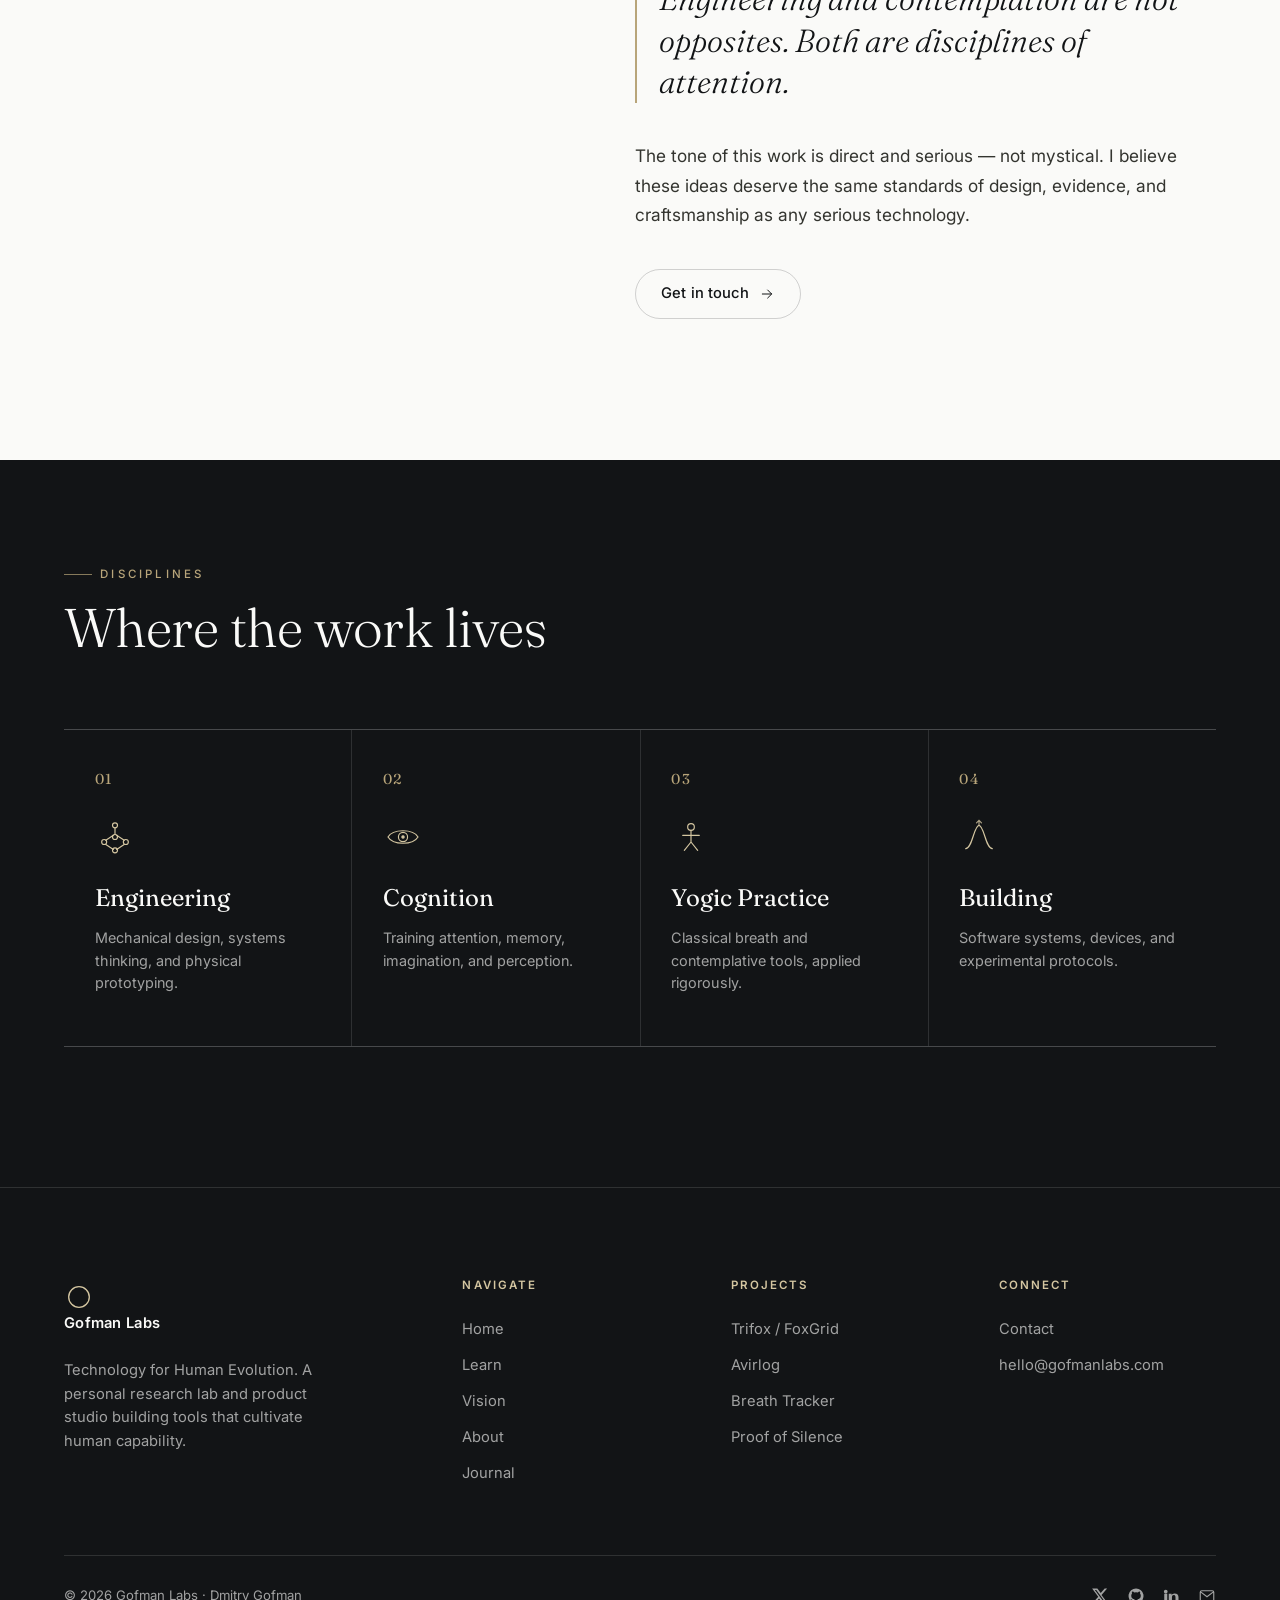
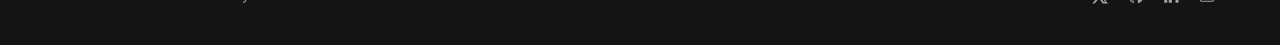
==== commit 01265718: "Restructure Learn into a study hub; add Architecture module + site plan - learn.html is now a HUB in" ====
--- a/about.html
+++ b/about.html
@@ -21,7 +21,6 @@
       <li><a href="index.html">Home</a></li>
       <li><a href="projects.html">Projects</a></li>
       <li><a href="learn.html">Learn</a></li>
-      <li><a href="robotics.html">Robotics</a></li>
       <li><a href="vision.html">Vision</a></li>
       <li><a href="about.html" class="active">About</a></li>
       <li><a href="journal.html">Journal</a></li>
@@ -31,7 +30,7 @@
   </div>
 </nav>
 <div class="mobile-menu" id="mobile-menu">
-  <a href="index.html">Home</a><a href="projects.html">Projects</a><a href="learn.html">Learn</a><a href="robotics.html">Robotics</a><a href="vision.html">Vision</a>
+  <a href="index.html">Home</a><a href="projects.html">Projects</a><a href="learn.html">Learn</a><a href="vision.html">Vision</a>
   <a href="about.html">About</a><a href="journal.html">Journal</a><a href="contact.html">Contact</a>
   <p class="mm-foot">Technology for Human Evolution</p>
 </div>
@@ -94,7 +93,7 @@
         <a class="brand" href="index.html"><svg class="mark" style="color:var(--gold)" aria-hidden="true"><use href="assets/icons.svg#i-mark"/></svg><span>Gofman Labs</span></a>
         <p class="footer-blurb">Technology for Human Evolution. A personal research lab and product studio building tools that cultivate human capability.</p>
       </div>
-      <div class="footer-col"><h4>Navigate</h4><a href="index.html">Home</a><a href="learn.html">Learn</a><a href="robotics.html">Robotics</a><a href="vision.html">Vision</a><a href="about.html">About</a><a href="journal.html">Journal</a></div>
+      <div class="footer-col"><h4>Navigate</h4><a href="index.html">Home</a><a href="learn.html">Learn</a><a href="vision.html">Vision</a><a href="about.html">About</a><a href="journal.html">Journal</a></div>
       <div class="footer-col"><h4>Projects</h4><a href="projects.html#trifox">Trifox / FoxGrid</a><a href="projects.html#avirlog">Avirlog</a><a href="projects.html#breath">Breath Tracker</a><a href="projects.html#silence">Proof of Silence</a></div>
       <div class="footer-col"><h4>Connect</h4><a href="contact.html">Contact</a><a href="mailto:hello@gofmanlabs.com">hello@gofmanlabs.com</a></div>
     </div>
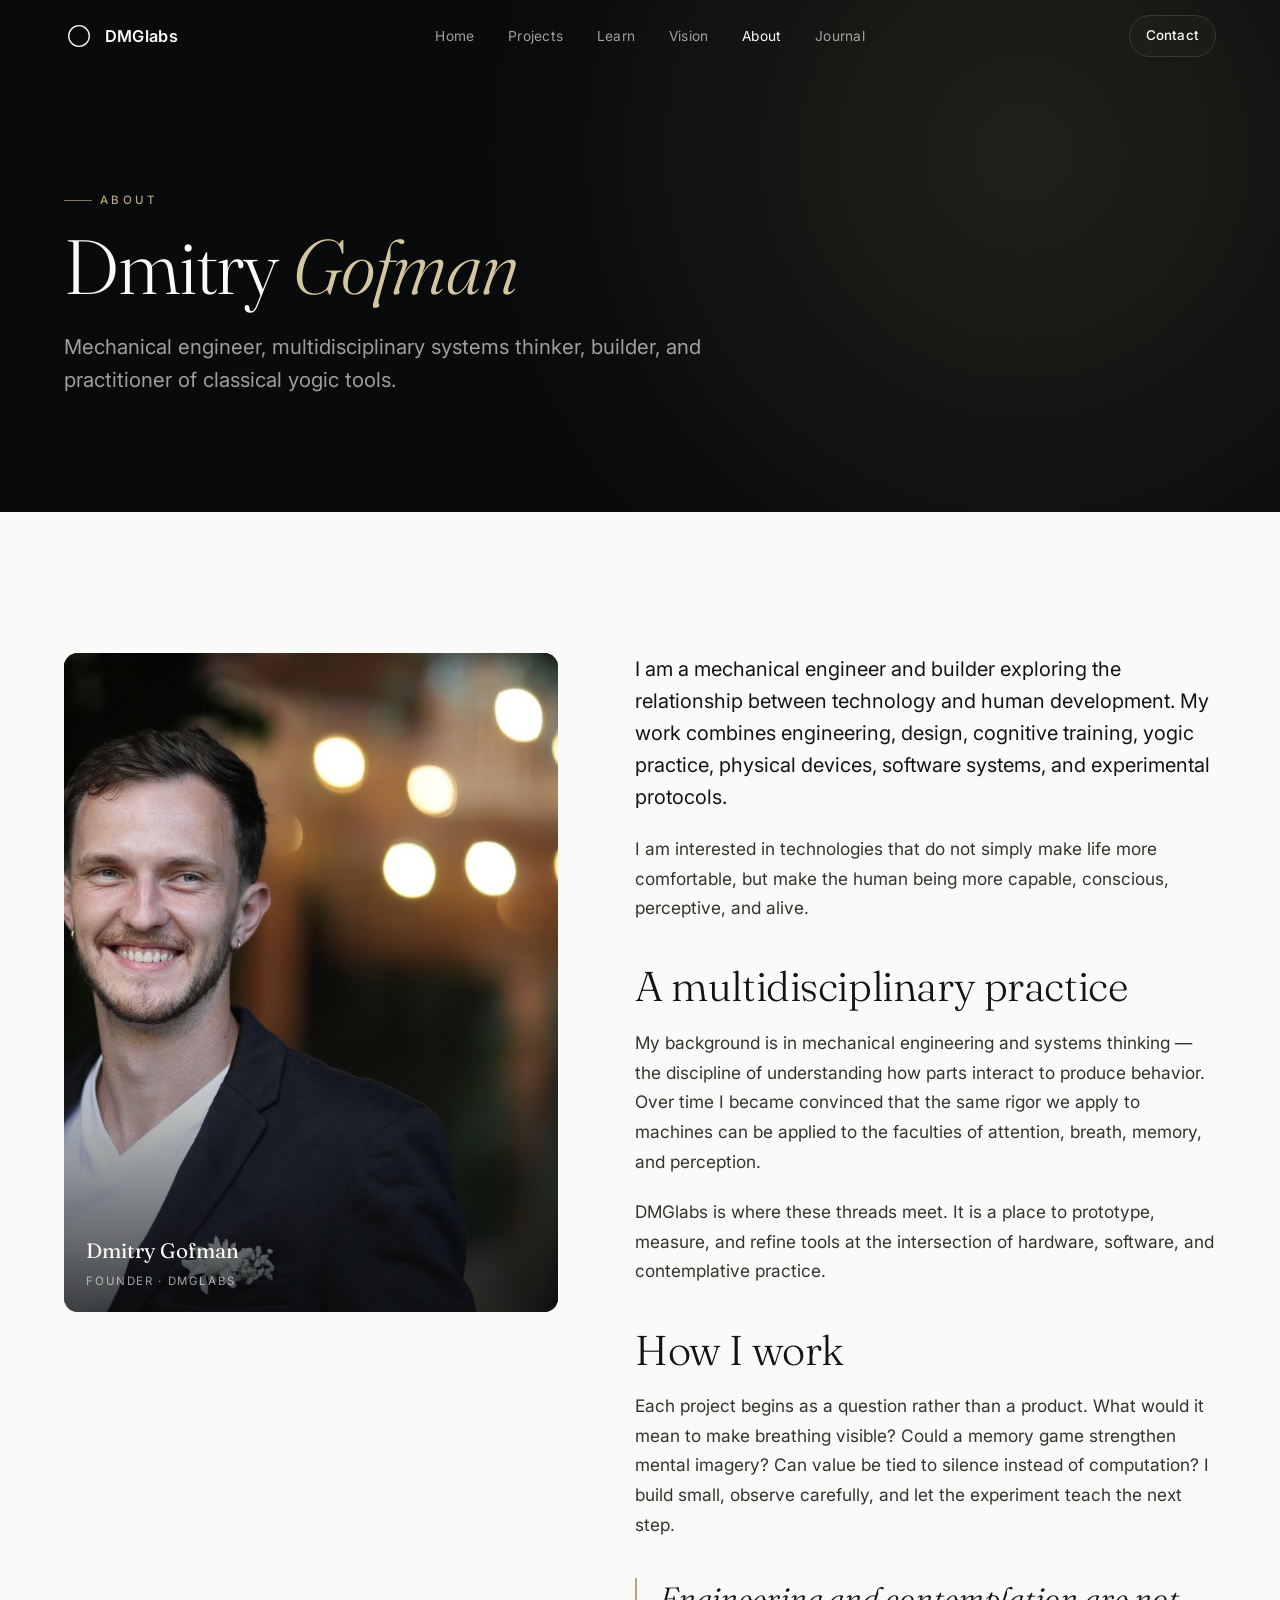
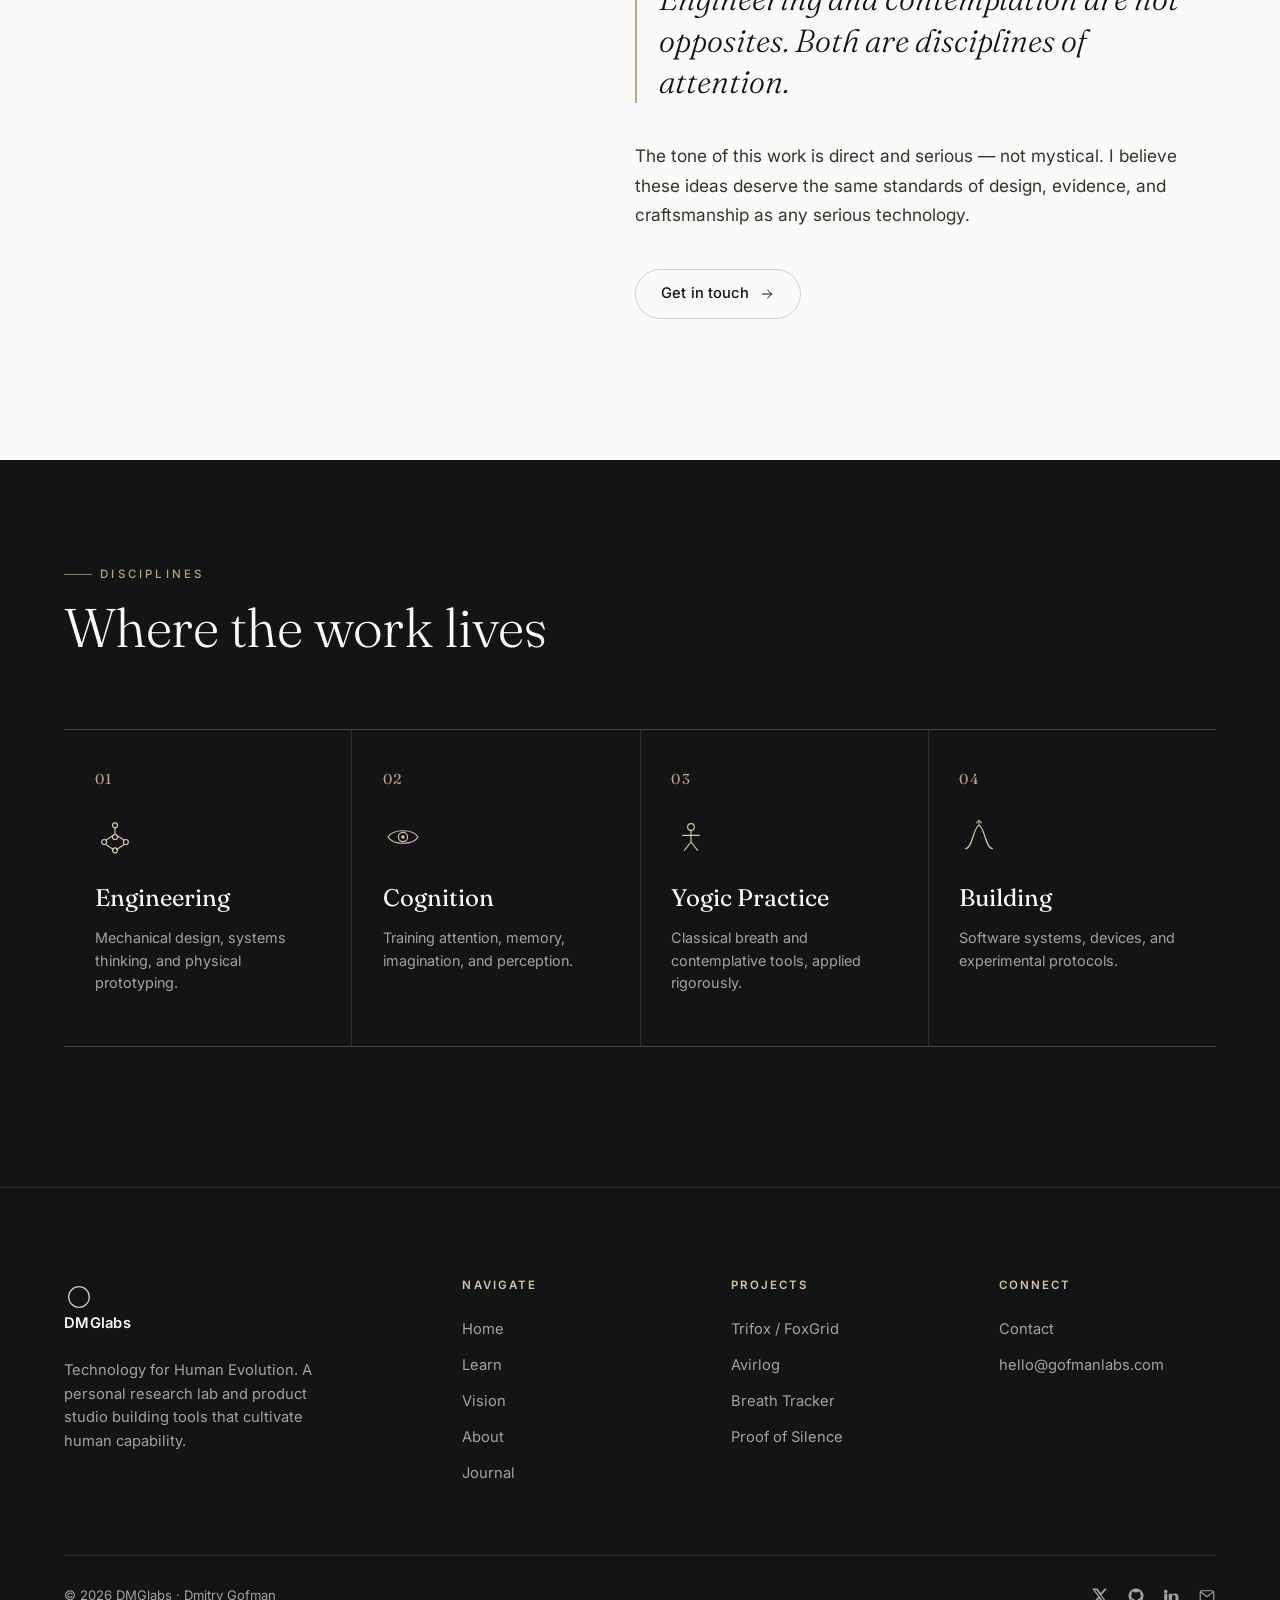
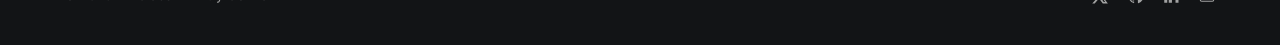
==== commit 316ce604: "Rebrand to DMGlabs; add logo & portrait; make Journal a categorized log - Rebrand visible brand name" ====
--- a/about.html
+++ b/about.html
@@ -3,7 +3,7 @@
 <head>
 <meta charset="UTF-8" />
 <meta name="viewport" content="width=device-width, initial-scale=1" />
-<title>About — Gofman Labs</title>
+<title>About — DMGlabs</title>
 <meta name="description" content="Dmitry Gofman — mechanical engineer, systems thinker, builder, and practitioner exploring the fusion of engineering with inner technologies." />
 <meta name="theme-color" content="#080A0B" />
 <link rel="preconnect" href="https://fonts.googleapis.com" />
@@ -16,7 +16,7 @@
 
 <nav class="nav" aria-label="Primary">
   <div class="wrap nav-inner">
-    <a class="brand" href="index.html" aria-label="Gofman Labs home"><svg class="mark" aria-hidden="true"><use href="assets/icons.svg#i-mark"/></svg><span>Gofman Labs</span></a>
+    <a class="brand" href="index.html" aria-label="DMGlabs home"><svg class="mark" aria-hidden="true"><use href="assets/icons.svg#i-mark"/></svg><span>DMGlabs</span></a>
     <ul class="nav-links">
       <li><a href="index.html">Home</a></li>
       <li><a href="projects.html">Projects</a></li>
@@ -47,9 +47,9 @@
 <main class="light" data-nav-light>
 <section class="section">
   <div class="wrap about-split">
-    <div class="portrait reveal" aria-hidden="true">
-      <svg viewBox="0 0 80 120"><use href="assets/icons.svg#i-figure"/></svg>
-      <div class="pname">Dmitry Gofman<span>Founder · Gofman Labs</span></div>
+    <div class="portrait has-photo reveal">
+      <img class="portrait-photo" src="assets/img/dmitry.jpg" alt="Dmitry Gofman" />
+      <div class="pname">Dmitry Gofman<span>Founder · DMGlabs</span></div>
     </div>
     <div class="prose" style="margin:0">
       <p class="lead reveal">I am a mechanical engineer and builder exploring the relationship between technology and human development. My work combines engineering, design, cognitive training, yogic practice, physical devices, software systems, and experimental protocols.</p>
@@ -57,7 +57,7 @@
 
       <h2 class="reveal">A multidisciplinary practice</h2>
       <p class="reveal">My background is in mechanical engineering and systems thinking — the discipline of understanding how parts interact to produce behavior. Over time I became convinced that the same rigor we apply to machines can be applied to the faculties of attention, breath, memory, and perception.</p>
-      <p class="reveal">Gofman Labs is where these threads meet. It is a place to prototype, measure, and refine tools at the intersection of hardware, software, and contemplative practice.</p>
+      <p class="reveal">DMGlabs is where these threads meet. It is a place to prototype, measure, and refine tools at the intersection of hardware, software, and contemplative practice.</p>
 
       <h2 class="reveal">How I work</h2>
       <p class="reveal">Each project begins as a question rather than a product. What would it mean to make breathing visible? Could a memory game strengthen mental imagery? Can value be tied to silence instead of computation? I build small, observe carefully, and let the experiment teach the next step.</p>
@@ -90,7 +90,7 @@
   <div class="wrap">
     <div class="footer-top">
       <div class="footer-col footer-brand-col">
-        <a class="brand" href="index.html"><svg class="mark" style="color:var(--gold)" aria-hidden="true"><use href="assets/icons.svg#i-mark"/></svg><span>Gofman Labs</span></a>
+        <a class="brand" href="index.html"><svg class="mark" style="color:var(--gold)" aria-hidden="true"><use href="assets/icons.svg#i-mark"/></svg><span>DMGlabs</span></a>
         <p class="footer-blurb">Technology for Human Evolution. A personal research lab and product studio building tools that cultivate human capability.</p>
       </div>
       <div class="footer-col"><h4>Navigate</h4><a href="index.html">Home</a><a href="learn.html">Learn</a><a href="vision.html">Vision</a><a href="about.html">About</a><a href="journal.html">Journal</a></div>
@@ -98,7 +98,7 @@
       <div class="footer-col"><h4>Connect</h4><a href="contact.html">Contact</a><a href="mailto:hello@gofmanlabs.com">hello@gofmanlabs.com</a></div>
     </div>
     <div class="footer-bottom">
-      <span>© <span id="year">2026</span> Gofman Labs · Dmitry Gofman</span>
+      <span>© <span id="year">2026</span> DMGlabs · Dmitry Gofman</span>
       <div class="socials">
         <a href="#" aria-label="X / Twitter"><svg aria-hidden="true"><use href="assets/icons.svg#i-x"/></svg></a>
         <a href="#" aria-label="GitHub"><svg aria-hidden="true"><use href="assets/icons.svg#i-github"/></svg></a>
--- a/assets/css/style.css
+++ b/assets/css/style.css
@@ -390,6 +390,17 @@
   filter: drop-shadow(0 0 22px rgba(250,248,240,0.35));
 }
 
+/* Vitruvian brand logo in the hero (black background drops out via screen) */
+.hero-logo {
+  width: min(88%, 500px);
+  height: auto;
+  mix-blend-mode: screen;
+  filter: drop-shadow(0 0 46px rgba(212, 198, 161, 0.28));
+  animation: logofloat 7s ease-in-out infinite;
+}
+@keyframes logofloat { 0%, 100% { transform: translateY(0); } 50% { transform: translateY(-10px); } }
+@media (prefers-reduced-motion: reduce) { .hero-logo { animation: none; } }
+
 /* faint concentric rings behind hero */
 .hero-rings {
   position: absolute;
@@ -669,6 +680,27 @@
 }
 .article p { font-size: 0.9rem; color: var(--text-muted); }
 
+/* Journal — category filter bar */
+.jfilter {
+  display: flex;
+  flex-wrap: wrap;
+  gap: 0.6rem;
+  margin-bottom: clamp(30px, 5vw, 48px);
+}
+.jf-btn {
+  font-size: 0.82rem;
+  letter-spacing: 0.02em;
+  color: var(--text-muted);
+  background: var(--stone);
+  border: 1px solid var(--line-dark);
+  border-radius: 100px;
+  padding: 0.5rem 1.1rem;
+  transition: background 0.25s var(--ease), color 0.25s var(--ease), border-color 0.25s var(--ease);
+}
+.jf-btn:hover { border-color: var(--bronze); color: var(--text-dark); }
+.jf-btn.active { background: var(--charcoal); color: var(--ivory); border-color: var(--charcoal); }
+.jempty { color: var(--text-muted); font-size: 1rem; margin-bottom: 2rem; }
+
 /* ----------------------------------------------------------------------- */
 /*  CTA strip                                                               */
 /* ----------------------------------------------------------------------- */
@@ -816,6 +848,23 @@
   place-items: center;
 }
 .portrait svg { width: 64%; color: var(--gold); opacity: 0.9; }
+.portrait-photo {
+  position: absolute;
+  inset: 0;
+  width: 100%;
+  height: 100%;
+  object-fit: cover;
+  object-position: center 22%;
+  z-index: 0;
+}
+.portrait.has-photo::after {
+  content: "";
+  position: absolute;
+  inset: 0;
+  z-index: 1;
+  background: linear-gradient(to top, rgba(8,10,11,0.78), rgba(8,10,11,0) 46%);
+}
+.portrait .pname { z-index: 2; }
 .portrait .pname {
   position: absolute;
   left: 1.4rem; bottom: 1.3rem;
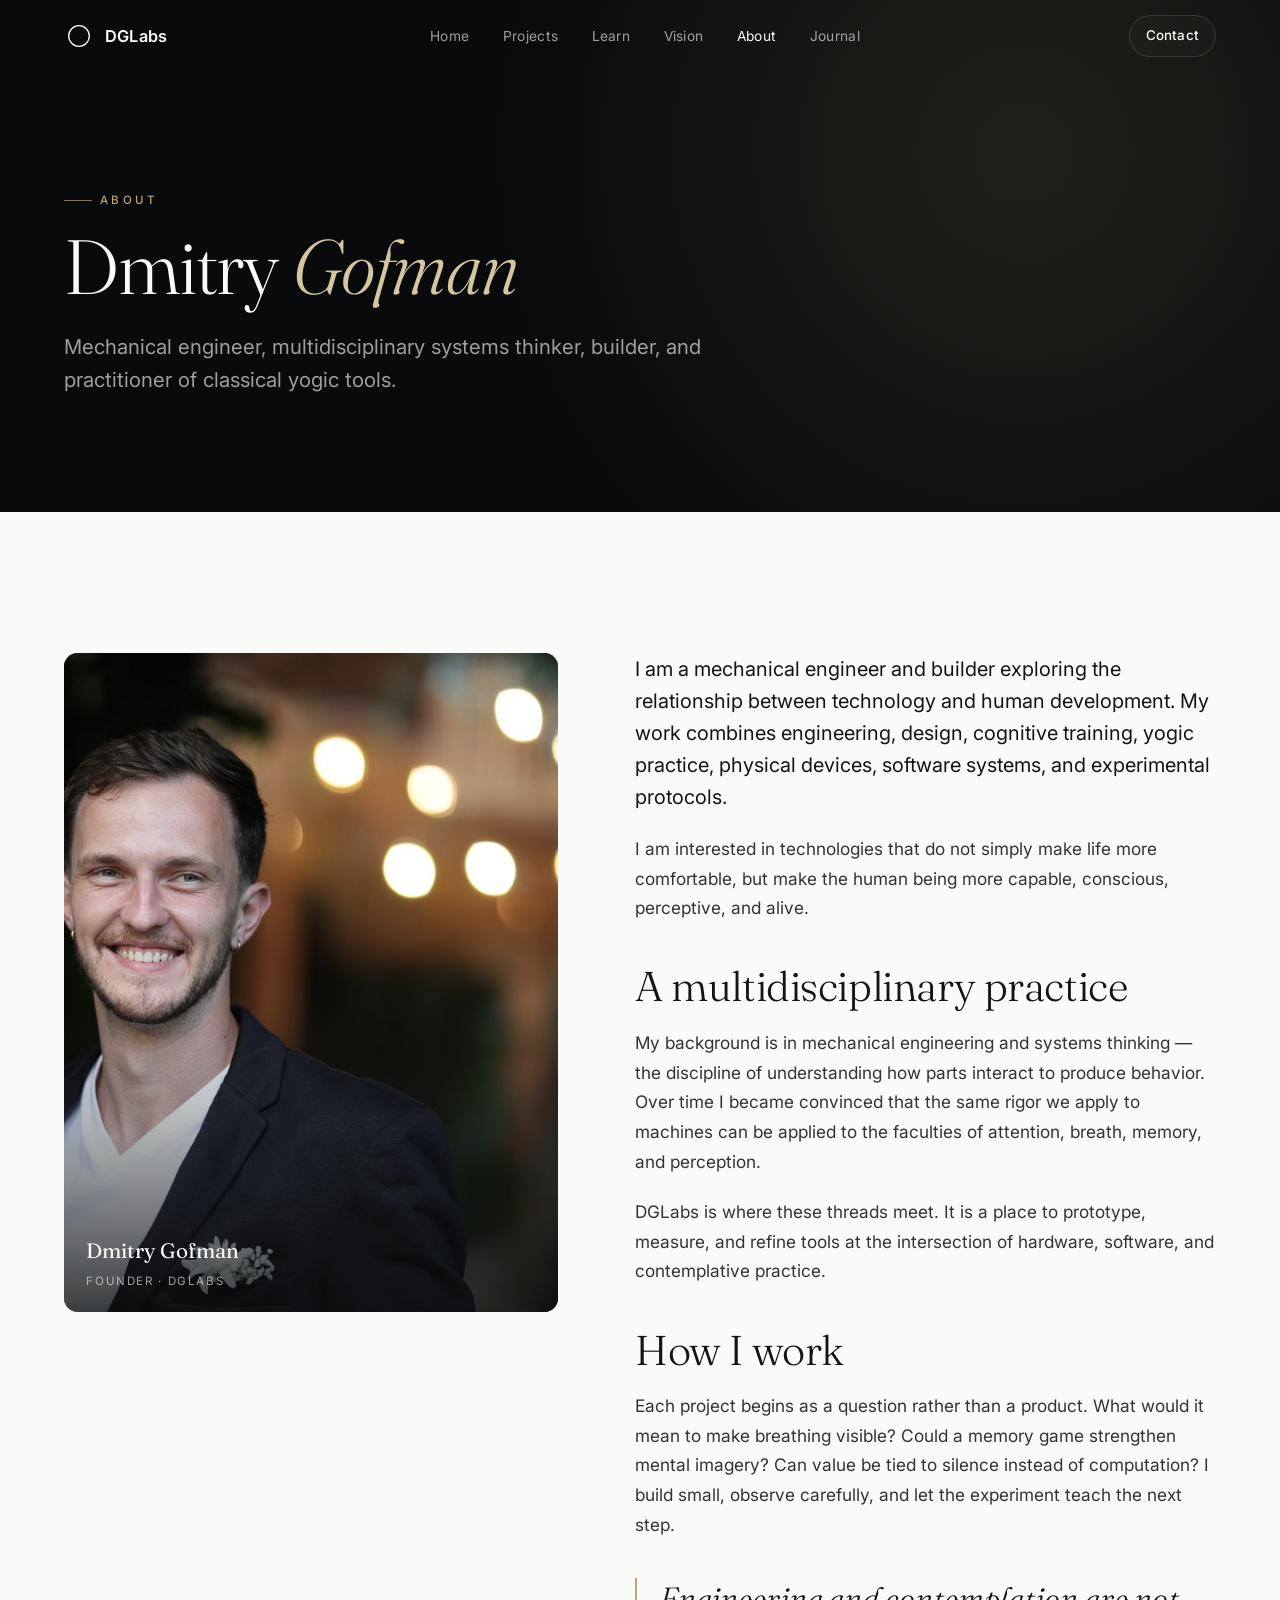
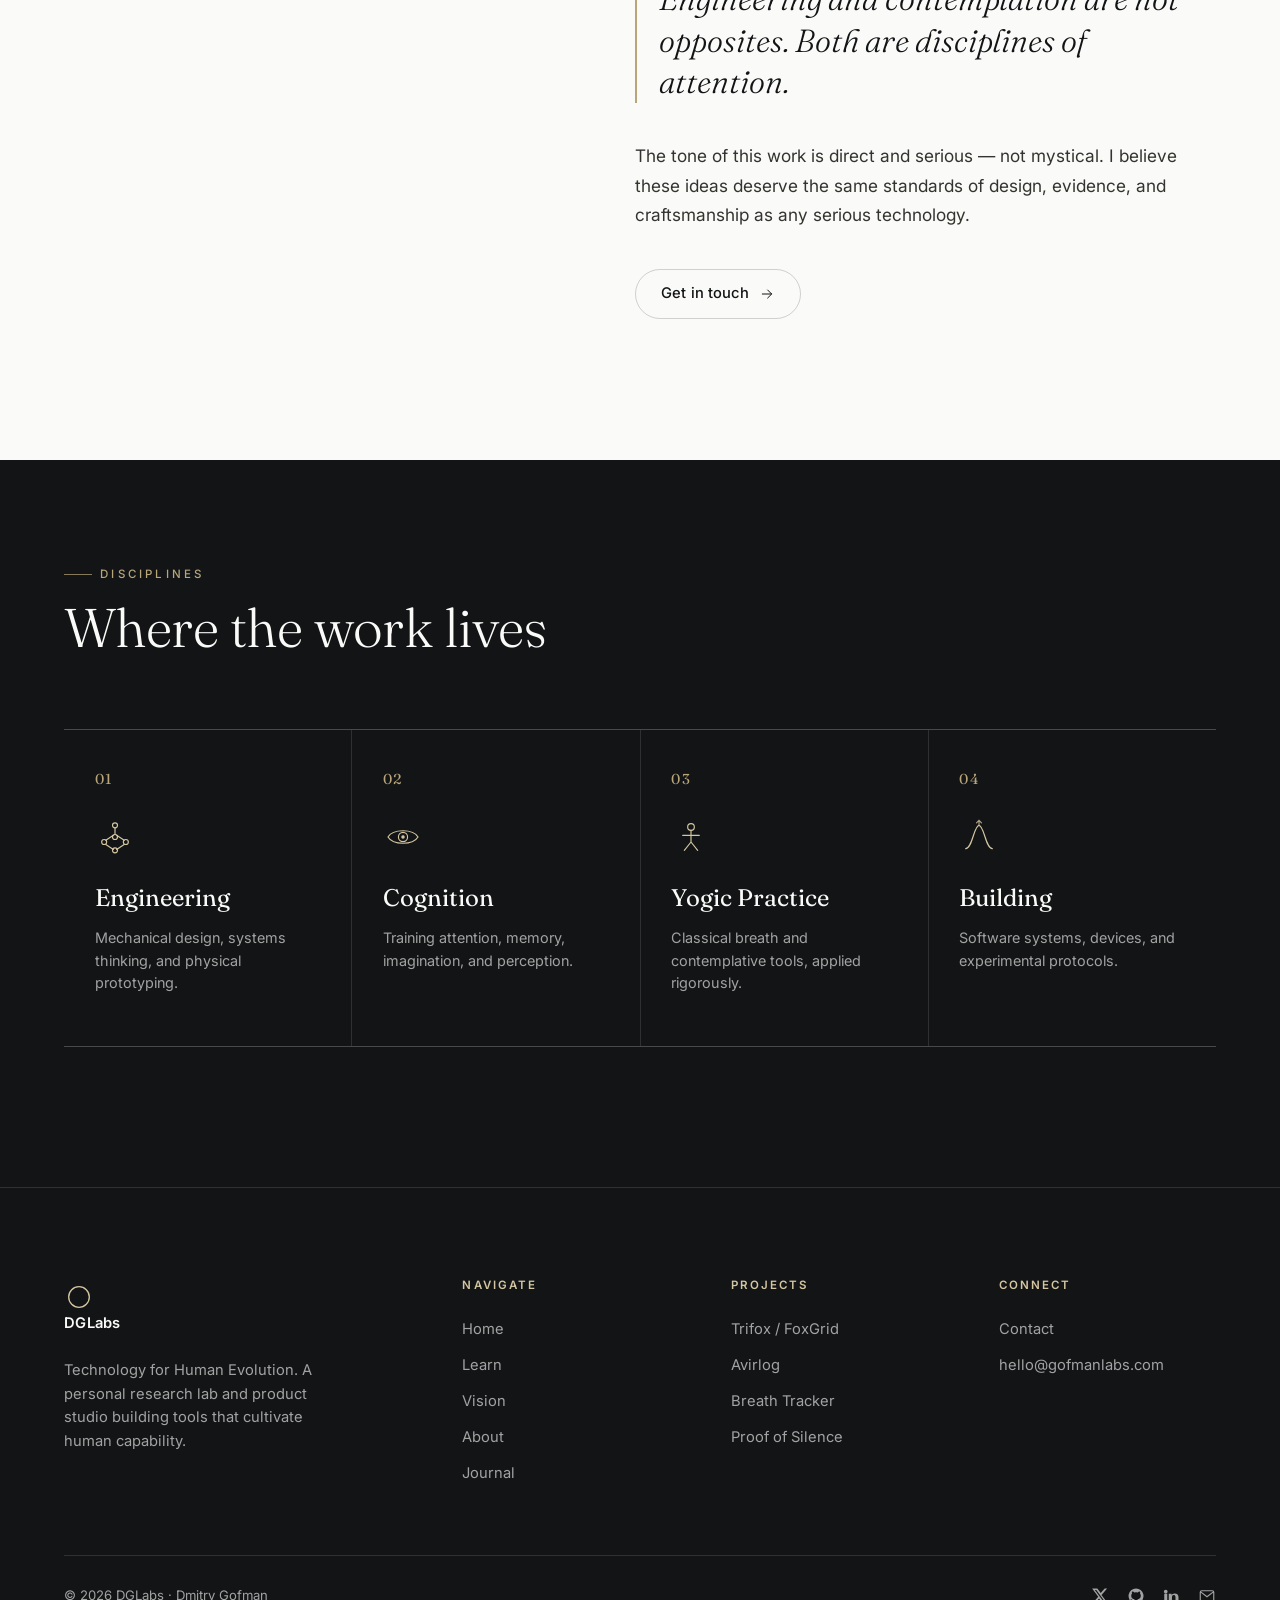
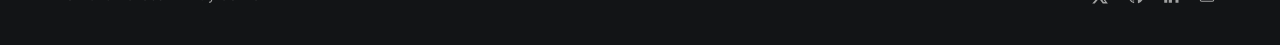
==== commit a575c0d6: "New brand emblem (metallic ring + Vitruvian figure); rebrand to DGLabs - Composite the older metalli" ====
--- a/about.html
+++ b/about.html
@@ -3,7 +3,7 @@
 <head>
 <meta charset="UTF-8" />
 <meta name="viewport" content="width=device-width, initial-scale=1" />
-<title>About — DMGlabs</title>
+<title>About — DGLabs</title>
 <meta name="description" content="Dmitry Gofman — mechanical engineer, systems thinker, builder, and practitioner exploring the fusion of engineering with inner technologies." />
 <meta name="theme-color" content="#080A0B" />
 <link rel="preconnect" href="https://fonts.googleapis.com" />
@@ -16,7 +16,7 @@
 
 <nav class="nav" aria-label="Primary">
   <div class="wrap nav-inner">
-    <a class="brand" href="index.html" aria-label="DMGlabs home"><svg class="mark" aria-hidden="true"><use href="assets/icons.svg#i-mark"/></svg><span>DMGlabs</span></a>
+    <a class="brand" href="index.html" aria-label="DGLabs home"><svg class="mark" aria-hidden="true"><use href="assets/icons.svg#i-mark"/></svg><span>DGLabs</span></a>
     <ul class="nav-links">
       <li><a href="index.html">Home</a></li>
       <li><a href="projects.html">Projects</a></li>
@@ -49,7 +49,7 @@
   <div class="wrap about-split">
     <div class="portrait has-photo reveal">
       <img class="portrait-photo" src="assets/img/dmitry.jpg" alt="Dmitry Gofman" />
-      <div class="pname">Dmitry Gofman<span>Founder · DMGlabs</span></div>
+      <div class="pname">Dmitry Gofman<span>Founder · DGLabs</span></div>
     </div>
     <div class="prose" style="margin:0">
       <p class="lead reveal">I am a mechanical engineer and builder exploring the relationship between technology and human development. My work combines engineering, design, cognitive training, yogic practice, physical devices, software systems, and experimental protocols.</p>
@@ -57,7 +57,7 @@
 
       <h2 class="reveal">A multidisciplinary practice</h2>
       <p class="reveal">My background is in mechanical engineering and systems thinking — the discipline of understanding how parts interact to produce behavior. Over time I became convinced that the same rigor we apply to machines can be applied to the faculties of attention, breath, memory, and perception.</p>
-      <p class="reveal">DMGlabs is where these threads meet. It is a place to prototype, measure, and refine tools at the intersection of hardware, software, and contemplative practice.</p>
+      <p class="reveal">DGLabs is where these threads meet. It is a place to prototype, measure, and refine tools at the intersection of hardware, software, and contemplative practice.</p>
 
       <h2 class="reveal">How I work</h2>
       <p class="reveal">Each project begins as a question rather than a product. What would it mean to make breathing visible? Could a memory game strengthen mental imagery? Can value be tied to silence instead of computation? I build small, observe carefully, and let the experiment teach the next step.</p>
@@ -90,7 +90,7 @@
   <div class="wrap">
     <div class="footer-top">
       <div class="footer-col footer-brand-col">
-        <a class="brand" href="index.html"><svg class="mark" style="color:var(--gold)" aria-hidden="true"><use href="assets/icons.svg#i-mark"/></svg><span>DMGlabs</span></a>
+        <a class="brand" href="index.html"><svg class="mark" style="color:var(--gold)" aria-hidden="true"><use href="assets/icons.svg#i-mark"/></svg><span>DGLabs</span></a>
         <p class="footer-blurb">Technology for Human Evolution. A personal research lab and product studio building tools that cultivate human capability.</p>
       </div>
       <div class="footer-col"><h4>Navigate</h4><a href="index.html">Home</a><a href="learn.html">Learn</a><a href="vision.html">Vision</a><a href="about.html">About</a><a href="journal.html">Journal</a></div>
@@ -98,7 +98,7 @@
       <div class="footer-col"><h4>Connect</h4><a href="contact.html">Contact</a><a href="mailto:hello@gofmanlabs.com">hello@gofmanlabs.com</a></div>
     </div>
     <div class="footer-bottom">
-      <span>© <span id="year">2026</span> DMGlabs · Dmitry Gofman</span>
+      <span>© <span id="year">2026</span> DGLabs · Dmitry Gofman</span>
       <div class="socials">
         <a href="#" aria-label="X / Twitter"><svg aria-hidden="true"><use href="assets/icons.svg#i-x"/></svg></a>
         <a href="#" aria-label="GitHub"><svg aria-hidden="true"><use href="assets/icons.svg#i-github"/></svg></a>
--- a/assets/css/style.css
+++ b/assets/css/style.css
@@ -390,12 +390,11 @@
   filter: drop-shadow(0 0 22px rgba(250,248,240,0.35));
 }
 
-/* Vitruvian brand logo in the hero (black background drops out via screen) */
+/* Brand emblem in the hero — metallic ring + figure, transparent badge */
 .hero-logo {
-  width: min(88%, 500px);
+  width: min(92%, 520px);
   height: auto;
-  mix-blend-mode: screen;
-  filter: drop-shadow(0 0 46px rgba(212, 198, 161, 0.28));
+  filter: drop-shadow(0 0 54px rgba(212, 198, 161, 0.22));
   animation: logofloat 7s ease-in-out infinite;
 }
 @keyframes logofloat { 0%, 100% { transform: translateY(0); } 50% { transform: translateY(-10px); } }
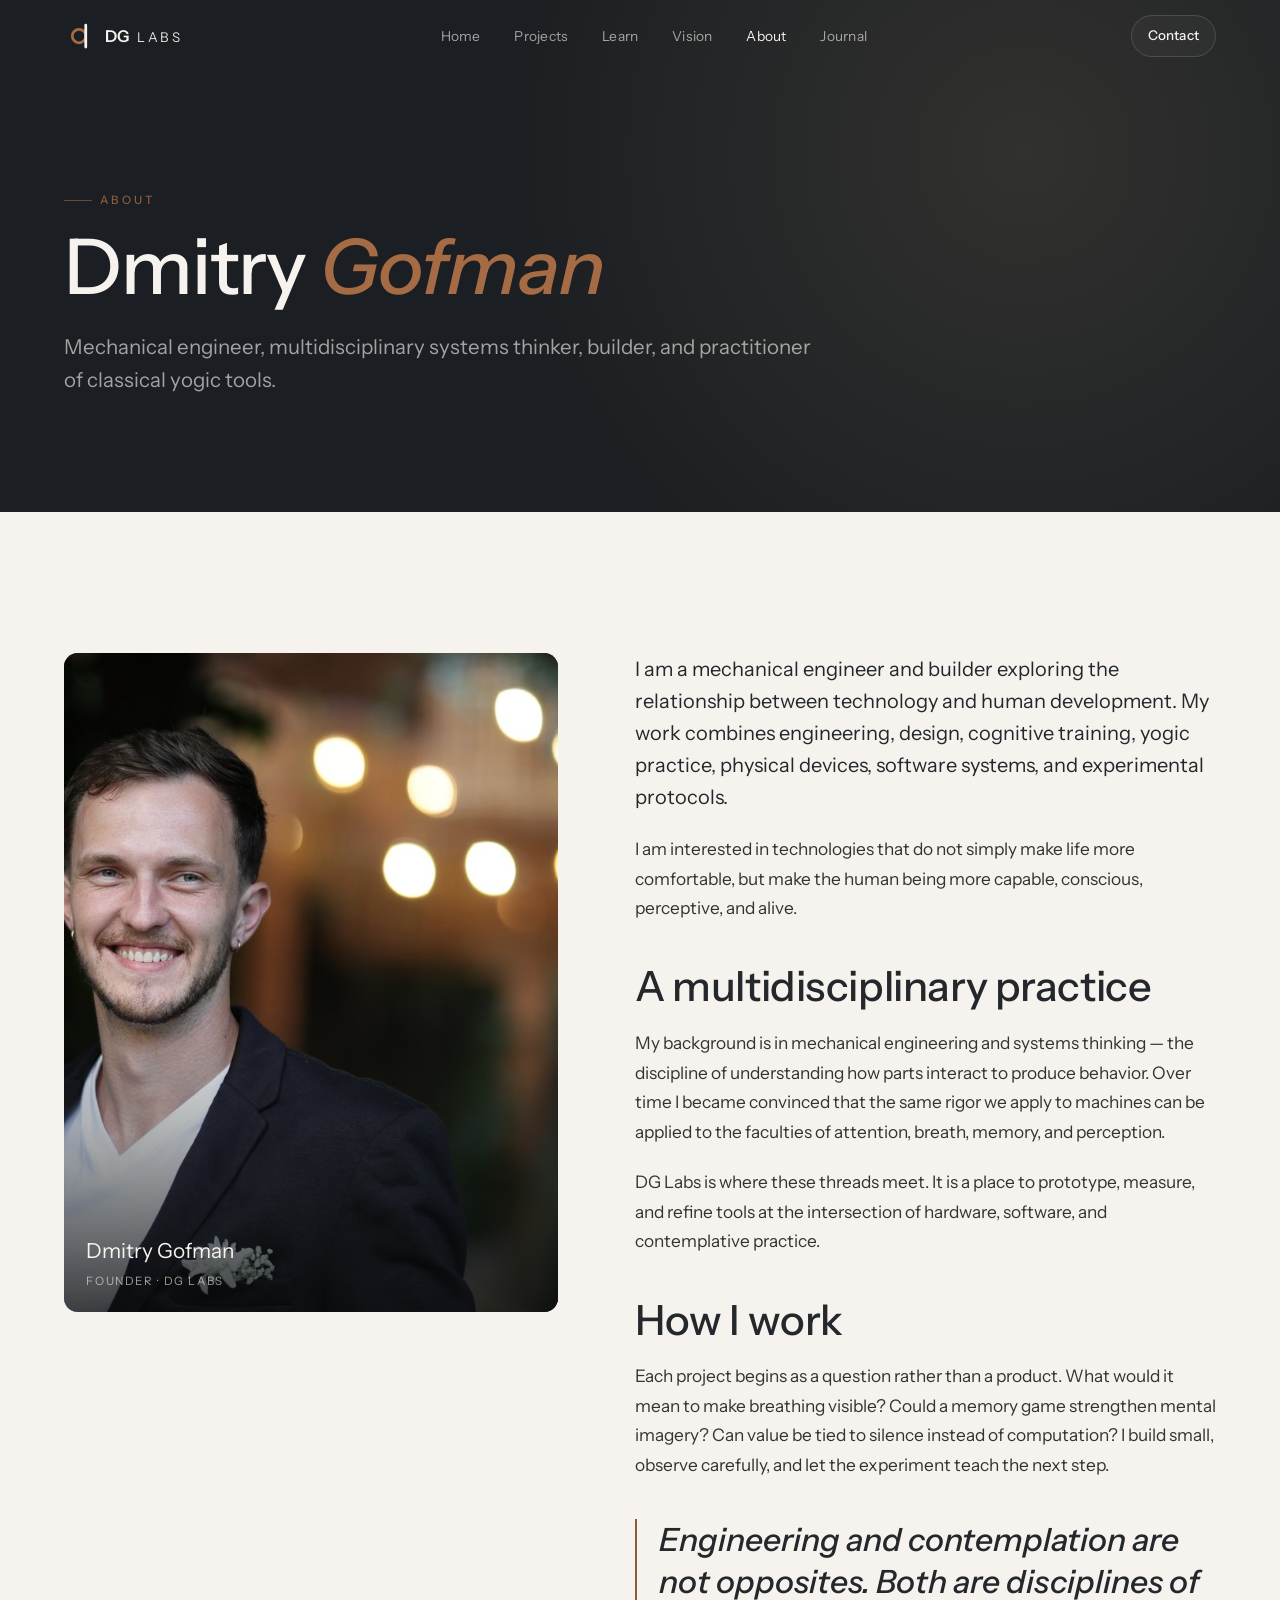
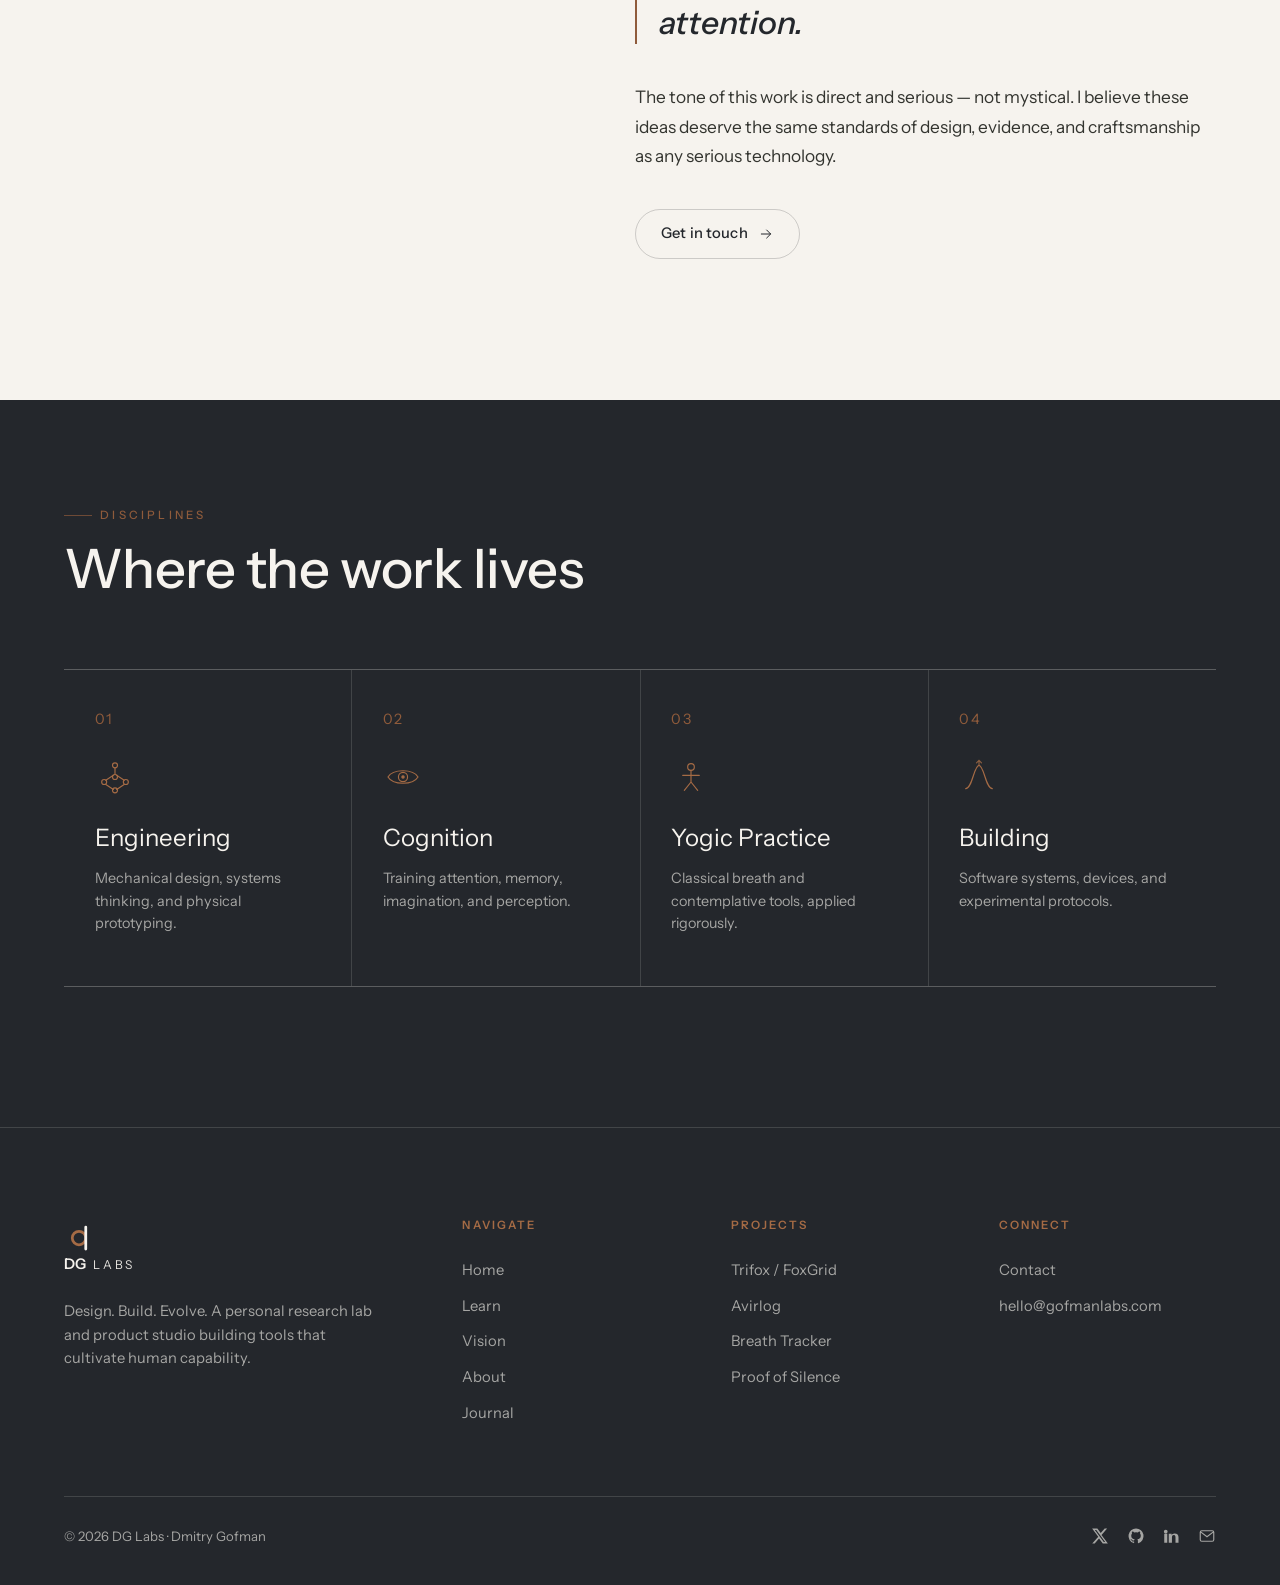
==== commit 1796cd48: "Rebrand to the DG Labs identity system Apply the brand system from the identity spec: - Mark: new dg" ====
--- a/about.html
+++ b/about.html
@@ -3,20 +3,20 @@
 <head>
 <meta charset="UTF-8" />
 <meta name="viewport" content="width=device-width, initial-scale=1" />
-<title>About — DGLabs</title>
+<title>About — DG Labs</title>
 <meta name="description" content="Dmitry Gofman — mechanical engineer, systems thinker, builder, and practitioner exploring the fusion of engineering with inner technologies." />
-<meta name="theme-color" content="#080A0B" />
+<meta name="theme-color" content="#1B1E22" />
 <link rel="preconnect" href="https://fonts.googleapis.com" />
 <link rel="preconnect" href="https://fonts.gstatic.com" crossorigin />
-<link href="https://fonts.googleapis.com/css2?family=Fraunces:ital,opsz,wght@0,9..144,300;0,9..144,400;1,9..144,300;1,9..144,400&family=Inter:wght@400;500;600&display=swap" rel="stylesheet" />
+<link href="https://fonts.googleapis.com/css2?family=Instrument+Sans:ital,wght@0,400..700;1,400..700&display=swap" rel="stylesheet" />
 <link rel="stylesheet" href="assets/css/style.css" />
-<link rel="icon" href="data:image/svg+xml,%3Csvg xmlns='http://www.w3.org/2000/svg' viewBox='0 0 32 32'%3E%3Ccircle cx='16' cy='16' r='13' fill='%23080A0B'/%3E%3Cpath d='M16 4a12 12 0 0 0 0 24 9 9 0 0 1 0-24z' fill='%23D4C6A1'/%3E%3C/svg%3E" />
+<link rel="icon" href="data:image/svg+xml,%3Csvg xmlns='http://www.w3.org/2000/svg' viewBox='0 0 120 120'%3E%3Crect width='120' height='120' rx='27' fill='%231B1E22'/%3E%3Cg fill='none' stroke-linecap='round'%3E%3Ccircle cx='60' cy='60' r='27' stroke='%23A56B45' stroke-width='11'/%3E%3Cline x1='87' y1='16' x2='87' y2='104' stroke='%23F6F3EE' stroke-width='11'/%3E%3C/g%3E%3C/svg%3E" />
 </head>
 <body>
 
 <nav class="nav" aria-label="Primary">
   <div class="wrap nav-inner">
-    <a class="brand" href="index.html" aria-label="DGLabs home"><svg class="mark" aria-hidden="true"><use href="assets/icons.svg#i-mark"/></svg><span>DGLabs</span></a>
+    <a class="brand" href="index.html" aria-label="DG Labs home"><svg class="mark" aria-hidden="true"><use href="assets/icons.svg#i-mark"/></svg><span>DG<span class="wm-labs">LABS</span></span></a>
     <ul class="nav-links">
       <li><a href="index.html">Home</a></li>
       <li><a href="projects.html">Projects</a></li>
@@ -32,7 +32,7 @@
 <div class="mobile-menu" id="mobile-menu">
   <a href="index.html">Home</a><a href="projects.html">Projects</a><a href="learn.html">Learn</a><a href="vision.html">Vision</a>
   <a href="about.html">About</a><a href="journal.html">Journal</a><a href="contact.html">Contact</a>
-  <p class="mm-foot">Technology for Human Evolution</p>
+  <p class="mm-foot">Design. Build. Evolve.</p>
 </div>
 
 <header class="page-hero">
@@ -49,7 +49,7 @@
   <div class="wrap about-split">
     <div class="portrait has-photo reveal">
       <img class="portrait-photo" src="assets/img/dmitry.jpg" alt="Dmitry Gofman" />
-      <div class="pname">Dmitry Gofman<span>Founder · DGLabs</span></div>
+      <div class="pname">Dmitry Gofman<span>Founder · DG Labs</span></div>
     </div>
     <div class="prose" style="margin:0">
       <p class="lead reveal">I am a mechanical engineer and builder exploring the relationship between technology and human development. My work combines engineering, design, cognitive training, yogic practice, physical devices, software systems, and experimental protocols.</p>
@@ -57,7 +57,7 @@
 
       <h2 class="reveal">A multidisciplinary practice</h2>
       <p class="reveal">My background is in mechanical engineering and systems thinking — the discipline of understanding how parts interact to produce behavior. Over time I became convinced that the same rigor we apply to machines can be applied to the faculties of attention, breath, memory, and perception.</p>
-      <p class="reveal">DGLabs is where these threads meet. It is a place to prototype, measure, and refine tools at the intersection of hardware, software, and contemplative practice.</p>
+      <p class="reveal">DG Labs is where these threads meet. It is a place to prototype, measure, and refine tools at the intersection of hardware, software, and contemplative practice.</p>
 
       <h2 class="reveal">How I work</h2>
       <p class="reveal">Each project begins as a question rather than a product. What would it mean to make breathing visible? Could a memory game strengthen mental imagery? Can value be tied to silence instead of computation? I build small, observe carefully, and let the experiment teach the next step.</p>
@@ -90,15 +90,15 @@
   <div class="wrap">
     <div class="footer-top">
       <div class="footer-col footer-brand-col">
-        <a class="brand" href="index.html"><svg class="mark" style="color:var(--gold)" aria-hidden="true"><use href="assets/icons.svg#i-mark"/></svg><span>DGLabs</span></a>
-        <p class="footer-blurb">Technology for Human Evolution. A personal research lab and product studio building tools that cultivate human capability.</p>
+        <a class="brand" href="index.html"><svg class="mark" aria-hidden="true"><use href="assets/icons.svg#i-mark"/></svg><span>DG<span class="wm-labs">LABS</span></span></a>
+        <p class="footer-blurb">Design. Build. Evolve. A personal research lab and product studio building tools that cultivate human capability.</p>
       </div>
       <div class="footer-col"><h4>Navigate</h4><a href="index.html">Home</a><a href="learn.html">Learn</a><a href="vision.html">Vision</a><a href="about.html">About</a><a href="journal.html">Journal</a></div>
       <div class="footer-col"><h4>Projects</h4><a href="projects.html#trifox">Trifox / FoxGrid</a><a href="projects.html#avirlog">Avirlog</a><a href="projects.html#breath">Breath Tracker</a><a href="projects.html#silence">Proof of Silence</a></div>
       <div class="footer-col"><h4>Connect</h4><a href="contact.html">Contact</a><a href="mailto:hello@gofmanlabs.com">hello@gofmanlabs.com</a></div>
     </div>
     <div class="footer-bottom">
-      <span>© <span id="year">2026</span> DGLabs · Dmitry Gofman</span>
+      <span>© <span id="year">2026</span> DG Labs · Dmitry Gofman</span>
       <div class="socials">
         <a href="#" aria-label="X / Twitter"><svg aria-hidden="true"><use href="assets/icons.svg#i-x"/></svg></a>
         <a href="#" aria-label="GitHub"><svg aria-hidden="true"><use href="assets/icons.svg#i-github"/></svg></a>
--- a/assets/css/style.css
+++ b/assets/css/style.css
@@ -1,40 +1,40 @@
 /* =========================================================================
-   GOFMAN LABS — Design System
-   Technology for Human Evolution
+   DG LABS — Design System
+   Design. Build. Evolve.
    ========================================================================= */
 
 /* ----------------------------------------------------------------------- */
 /*  Tokens                                                                  */
 /* ----------------------------------------------------------------------- */
 :root {
-  /* Darks */
-  --near-black: #080A0B;
-  --charcoal:   #121416;
-  --graphite:   #1E2024;
-
-  /* Lights */
-  --ivory:      #FAFAF8;
-  --stone:      #F1F0EC;
-  --warm-gray:  #DCD8CC;
-
-  /* Accents */
-  --gold:       #D4C6A1;
-  --bronze:     #B8A57A;
-  --sand:       #E6DCCB;
+  /* Darks — brand graphite family */
+  --near-black: #1B1E22;
+  --charcoal:   #24272C;
+  --graphite:   #2C3036;
+
+  /* Lights — paper family */
+  --ivory:      #F6F3EE;
+  --stone:      #EFEAE2;
+  --warm-gray:  #DDD7CD;
+
+  /* Accent — copper: PCB traces and workshop material at once */
+  --gold:       #A56B45;
+  --bronze:     #8F5B3B;
+  --sand:       #C68B60;
 
   /* Text */
-  --text-dark:  #121416;
-  --text-light: #FAFAF8;
-  --text-muted: #6E6A62;
-  --text-muted-light: rgba(250, 250, 248, 0.62);
+  --text-dark:  #24272C;
+  --text-light: #F6F3EE;
+  --text-muted: #63666D;
+  --text-muted-light: rgba(246, 243, 238, 0.62);
 
   /* Lines */
-  --line-dark:  rgba(18, 20, 22, 0.10);
-  --line-light: rgba(250, 250, 248, 0.12);
-
-  /* Type */
-  --serif: 'Fraunces', 'Times New Roman', Georgia, serif;
-  --sans:  'Inter', -apple-system, BlinkMacSystemFont, 'Segoe UI', sans-serif;
+  --line-dark:  rgba(36, 39, 44, 0.12);
+  --line-light: rgba(246, 243, 238, 0.14);
+
+  /* Type — Instrument Sans: a precise contemporary grotesk */
+  --serif: 'Instrument Sans', -apple-system, 'Helvetica Neue', Arial, sans-serif;
+  --sans:  'Instrument Sans', -apple-system, 'Helvetica Neue', Arial, sans-serif;
 
   /* Layout */
   --maxw: 1280px;
@@ -73,7 +73,7 @@
 button { font-family: inherit; cursor: pointer; }
 ul { list-style: none; }
 
-::selection { background: var(--bronze); color: var(--near-black); }
+::selection { background: var(--gold); color: var(--ivory); }
 
 /* ----------------------------------------------------------------------- */
 /*  Helpers                                                                 */
@@ -147,14 +147,14 @@
 
 .btn-gold {
   background: var(--gold);
-  color: var(--near-black);
+  color: var(--ivory);
 }
 .btn-gold:hover { background: var(--sand); transform: translateY(-2px); }
 
 .btn-ghost-light {
   border-color: var(--line-light);
   color: var(--text-light);
-  background: rgba(250,250,248,0.02);
+  background: rgba(246,243,238,0.03);
 }
 .btn-ghost-light:hover { border-color: var(--gold); color: var(--gold); }
 
@@ -182,14 +182,14 @@
   height: 72px;
 }
 .nav.scrolled {
-  background: rgba(8, 10, 11, 0.72);
+  background: rgba(27, 30, 34, 0.78);
   backdrop-filter: saturate(140%) blur(14px);
   -webkit-backdrop-filter: saturate(140%) blur(14px);
   border-bottom-color: var(--line-light);
 }
 /* light variant once scrolled onto light body */
 .nav.on-light.scrolled {
-  background: rgba(250, 250, 248, 0.82);
+  background: rgba(246, 243, 238, 0.86);
   border-bottom-color: var(--line-dark);
 }
 
@@ -264,7 +264,7 @@
   font-size: clamp(2rem, 9vw, 3.2rem);
   color: var(--text-light);
   padding: 0.18em 0;
-  font-weight: 300;
+  font-weight: 500;
   opacity: 0;
   transform: translateY(20px);
   transition: opacity 0.5s var(--ease), transform 0.5s var(--ease), color 0.3s;
@@ -310,7 +310,7 @@
 
 .hero h1 {
   font-family: var(--serif);
-  font-weight: 300;
+  font-weight: 500;
   font-size: clamp(2.7rem, 6.4vw, 5.6rem);
   line-height: 0.98;
   letter-spacing: -0.015em;
@@ -477,7 +477,7 @@
 /* ----------------------------------------------------------------------- */
 .transition-band {
   height: clamp(160px, 26vw, 300px);
-  background: linear-gradient(180deg, var(--near-black) 0%, #2a2722 42%, #8e887a 74%, var(--ivory) 100%);
+  background: linear-gradient(180deg, var(--near-black) 0%, #2A2D33 42%, #94908A 74%, var(--ivory) 100%);
 }
 
 /* Light body */
@@ -485,7 +485,7 @@
 .light .section-head { max-width: 760px; }
 .section-head h2 {
   font-family: var(--serif);
-  font-weight: 300;
+  font-weight: 500;
   font-size: clamp(2rem, 4.6vw, 3.4rem);
   line-height: 1.05;
   letter-spacing: -0.01em;
@@ -710,7 +710,7 @@
 }
 .cta-strip h2 {
   font-family: var(--serif);
-  font-weight: 300;
+  font-weight: 500;
   font-size: clamp(2rem, 5vw, 3.6rem);
   line-height: 1.05;
   max-width: 16ch;
@@ -780,7 +780,7 @@
 .page-hero .hero-glow { background: radial-gradient(circle at 80% 30%, rgba(184,165,122,0.14), transparent 50%); }
 .page-hero h1 {
   font-family: var(--serif);
-  font-weight: 300;
+  font-weight: 500;
   font-size: clamp(2.6rem, 6vw, 5rem);
   line-height: 1;
   letter-spacing: -0.015em;
@@ -804,7 +804,7 @@
 .prose .eyebrow { margin-bottom: 1.5rem; }
 .prose h2 {
   font-family: var(--serif);
-  font-weight: 300;
+  font-weight: 500;
   font-size: clamp(1.7rem, 3.6vw, 2.6rem);
   line-height: 1.1;
   margin: 2.6rem 0 1.1rem;
@@ -814,7 +814,7 @@
 .prose p { margin-bottom: 1.3rem; font-size: 1.08rem; color: #33342f; line-height: 1.72; }
 .prose blockquote {
   font-family: var(--serif);
-  font-weight: 300;
+  font-weight: 500;
   font-style: italic;
   font-size: clamp(1.4rem, 3vw, 2rem);
   line-height: 1.3;
@@ -1002,3 +1002,15 @@
   .footer-top { grid-template-columns: 1fr; }
   .hero-actions .btn { width: 100%; justify-content: center; }
 }
+
+/* ----------------------------------------------------------------------- */
+/*  Wordmark — DG firm at medium weight, LABS letterspaced like a label     */
+/* ----------------------------------------------------------------------- */
+.brand > span { font-weight: 600; display: inline-flex; align-items: baseline; }
+.brand .wm-labs {
+  font-weight: 400;
+  font-size: 0.82em;
+  letter-spacing: 0.22em;
+  margin-left: 0.55em;
+  opacity: 0.92;
+}
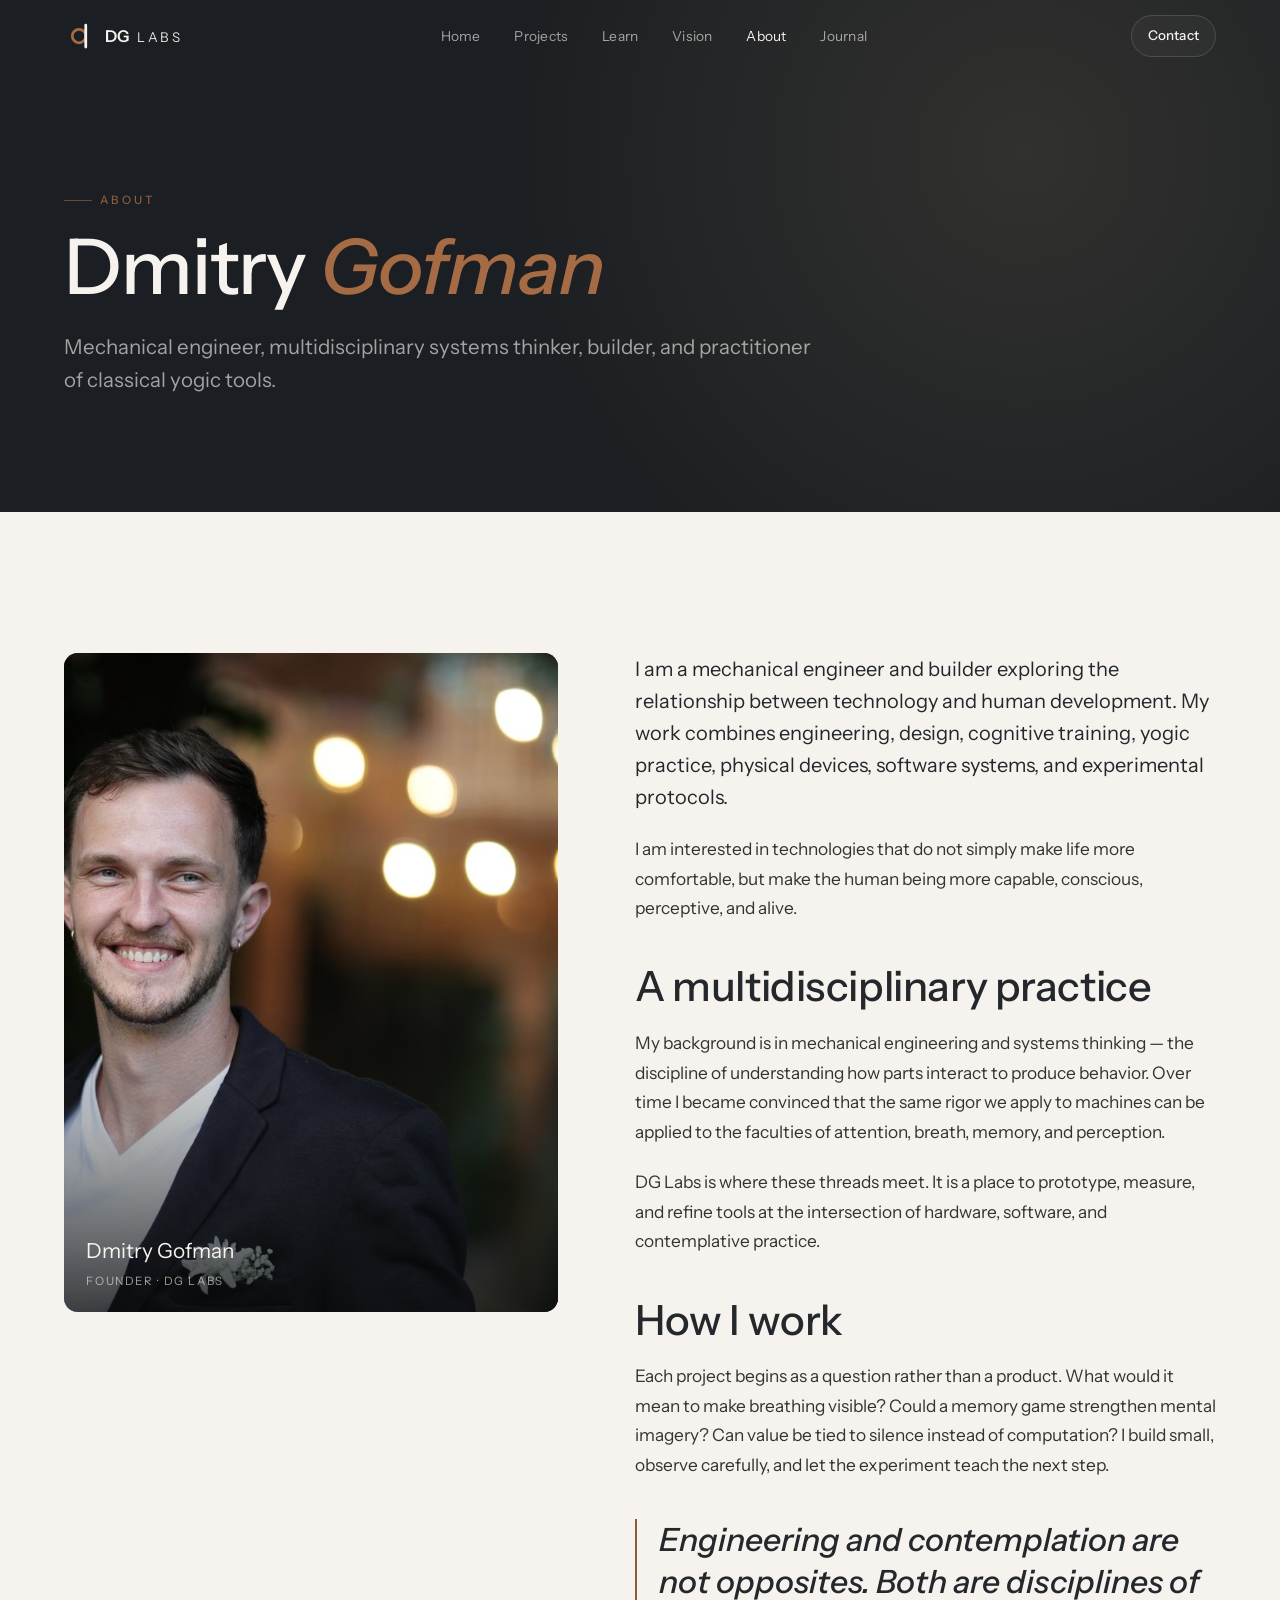
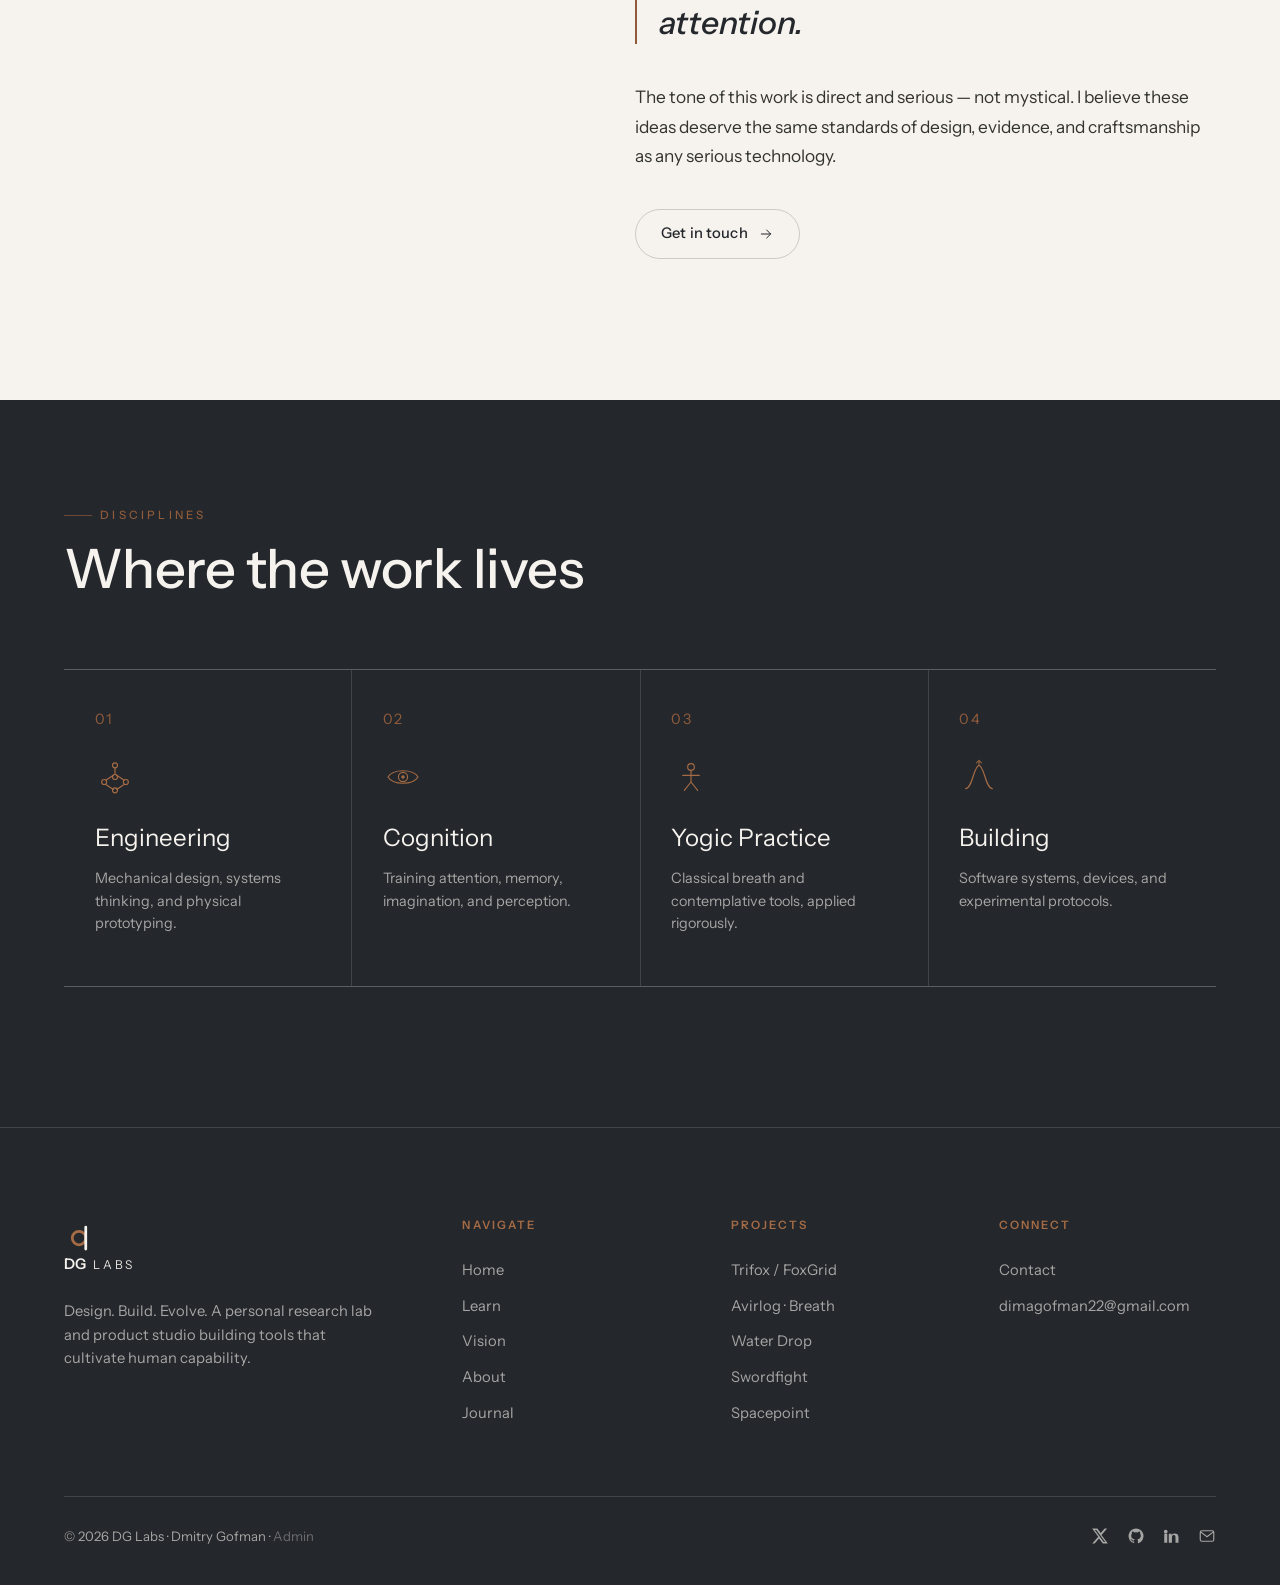
==== commit 3e2340f3: "New hero glyph, real project list, self-serve admin, manifesto, email - Hero: replace the Vitruvian " ====
--- a/about.html
+++ b/about.html
@@ -94,16 +94,16 @@
         <p class="footer-blurb">Design. Build. Evolve. A personal research lab and product studio building tools that cultivate human capability.</p>
       </div>
       <div class="footer-col"><h4>Navigate</h4><a href="index.html">Home</a><a href="learn.html">Learn</a><a href="vision.html">Vision</a><a href="about.html">About</a><a href="journal.html">Journal</a></div>
-      <div class="footer-col"><h4>Projects</h4><a href="projects.html#trifox">Trifox / FoxGrid</a><a href="projects.html#avirlog">Avirlog</a><a href="projects.html#breath">Breath Tracker</a><a href="projects.html#silence">Proof of Silence</a></div>
-      <div class="footer-col"><h4>Connect</h4><a href="contact.html">Contact</a><a href="mailto:hello@gofmanlabs.com">hello@gofmanlabs.com</a></div>
+      <div class="footer-col"><h4>Projects</h4><a href="projects.html#trifox">Trifox / FoxGrid</a><a href="projects.html#avirlog">Avirlog · Breath</a><a href="projects.html#water">Water Drop</a><a href="projects.html#sword">Swordfight</a><a href="projects.html#spacepoint">Spacepoint</a></div>
+      <div class="footer-col"><h4>Connect</h4><a href="contact.html">Contact</a><a href="mailto:dimagofman22@gmail.com">dimagofman22@gmail.com</a></div>
     </div>
     <div class="footer-bottom">
-      <span>© <span id="year">2026</span> DG Labs · Dmitry Gofman</span>
+      <span>© <span id="year">2026</span> DG Labs · Dmitry Gofman · <a href="admin.html" style="opacity:0.55">Admin</a></span>
       <div class="socials">
         <a href="#" aria-label="X / Twitter"><svg aria-hidden="true"><use href="assets/icons.svg#i-x"/></svg></a>
         <a href="#" aria-label="GitHub"><svg aria-hidden="true"><use href="assets/icons.svg#i-github"/></svg></a>
         <a href="#" aria-label="LinkedIn"><svg aria-hidden="true"><use href="assets/icons.svg#i-linkedin"/></svg></a>
-        <a href="mailto:hello@gofmanlabs.com" aria-label="Email"><svg aria-hidden="true"><use href="assets/icons.svg#i-mail"/></svg></a>
+        <a href="mailto:dimagofman22@gmail.com" aria-label="Email"><svg aria-hidden="true"><use href="assets/icons.svg#i-mail"/></svg></a>
       </div>
     </div>
   </div>
--- a/assets/css/style.css
+++ b/assets/css/style.css
@@ -1014,3 +1014,47 @@
   margin-left: 0.55em;
   opacity: 0.92;
 }
+
+/* ----------------------------------------------------------------------- */
+/*  Hero glyph — the dg mark drawn like an instrument dial                  */
+/* ----------------------------------------------------------------------- */
+.hero-glyph {
+  width: min(84%, 460px);
+  height: auto;
+  filter: drop-shadow(0 0 44px rgba(165, 107, 69, 0.25));
+}
+.hg-rotor {
+  animation: hgspin 90s linear infinite;
+  transform-origin: 50% 50%;
+  transform-box: view-box;
+}
+@keyframes hgspin { to { transform: rotate(360deg); } }
+.hg-c {
+  stroke-dasharray: 170;
+  stroke-dashoffset: 170;
+  animation: hgdraw 1.5s 0.35s var(--ease) forwards;
+}
+.hg-s {
+  stroke-dasharray: 88;
+  stroke-dashoffset: 88;
+  animation: hgdraw 1s 1.2s var(--ease) forwards;
+}
+@keyframes hgdraw { to { stroke-dashoffset: 0; } }
+@media (prefers-reduced-motion: reduce) {
+  .hg-rotor { animation: none; }
+  .hg-c, .hg-s { animation: none; stroke-dashoffset: 0; }
+}
+
+/* Project status chip (projects page rows) */
+.rstatus {
+  display: inline-block;
+  font-size: 0.62rem;
+  letter-spacing: 0.1em;
+  text-transform: uppercase;
+  color: var(--text-muted);
+  border: 1px solid var(--line-dark);
+  border-radius: 100px;
+  padding: 0.15em 0.8em;
+  margin-left: 0.7em;
+  vertical-align: middle;
+}
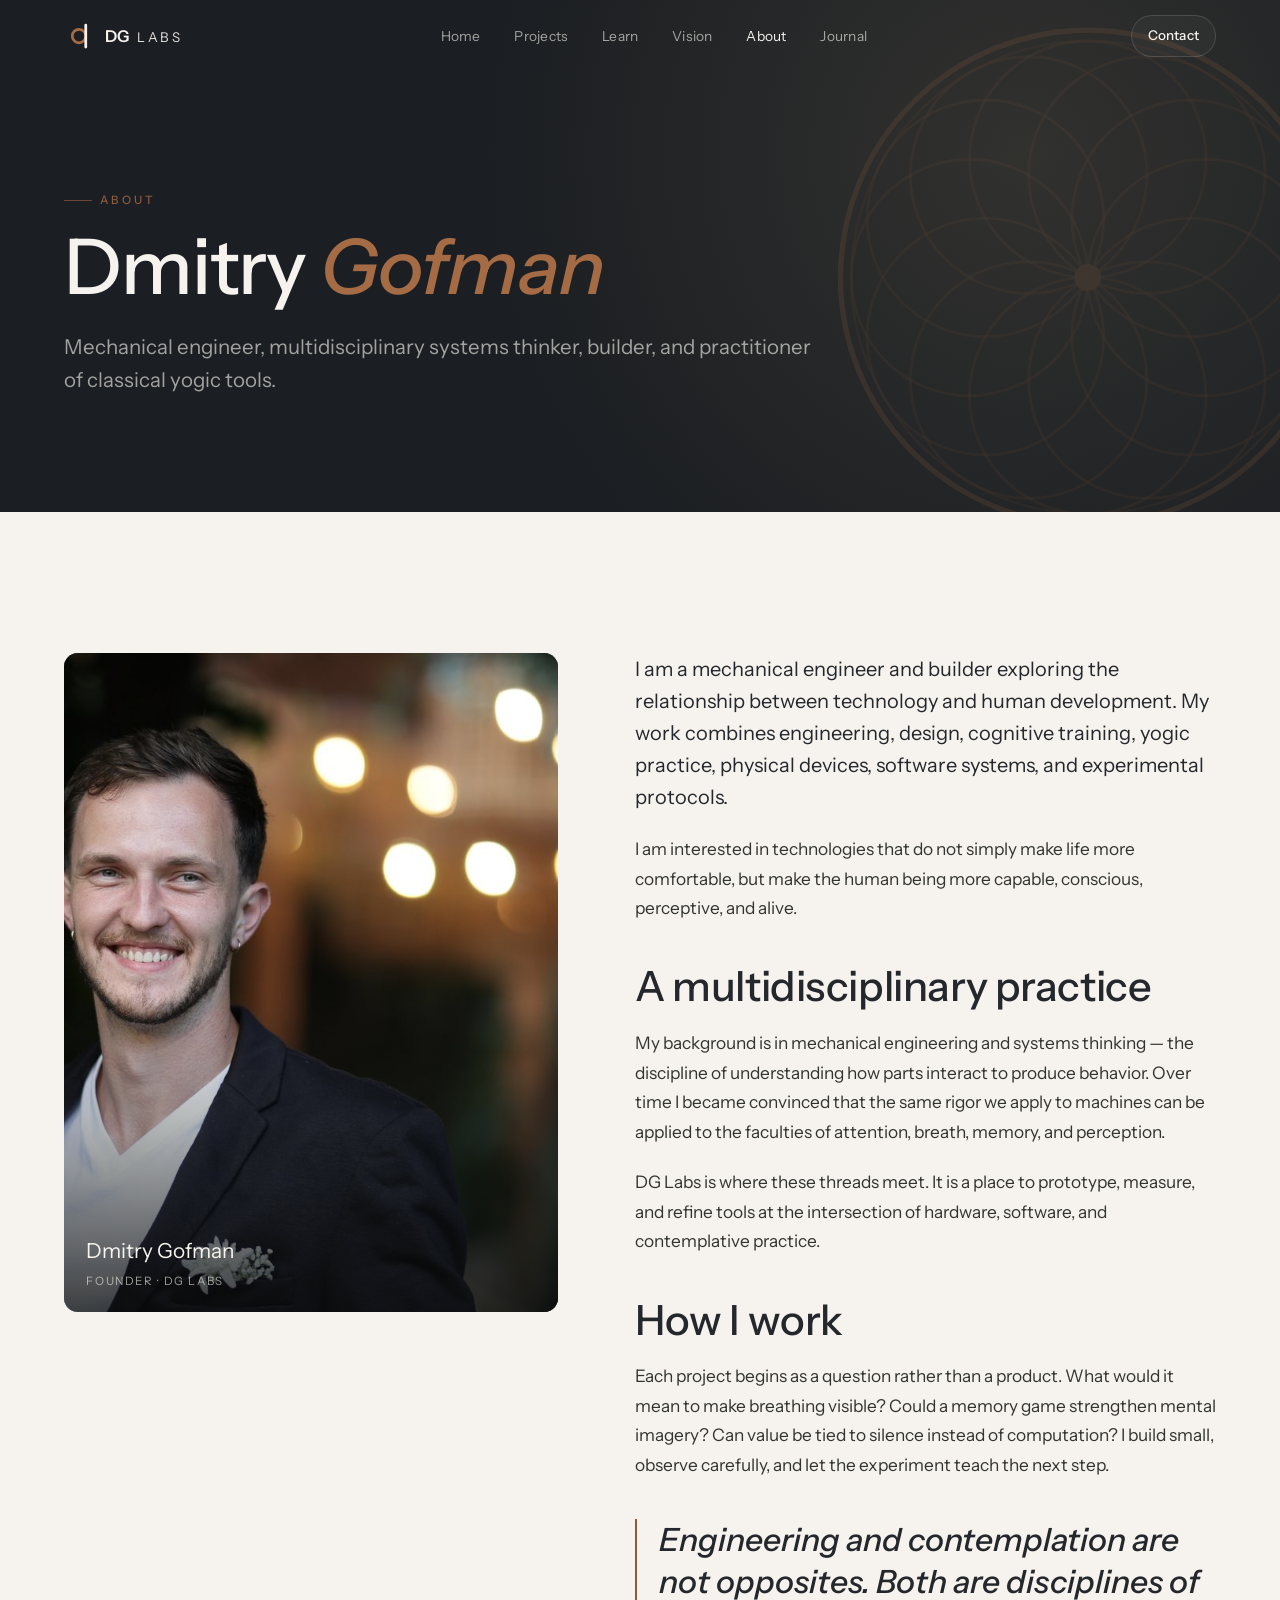
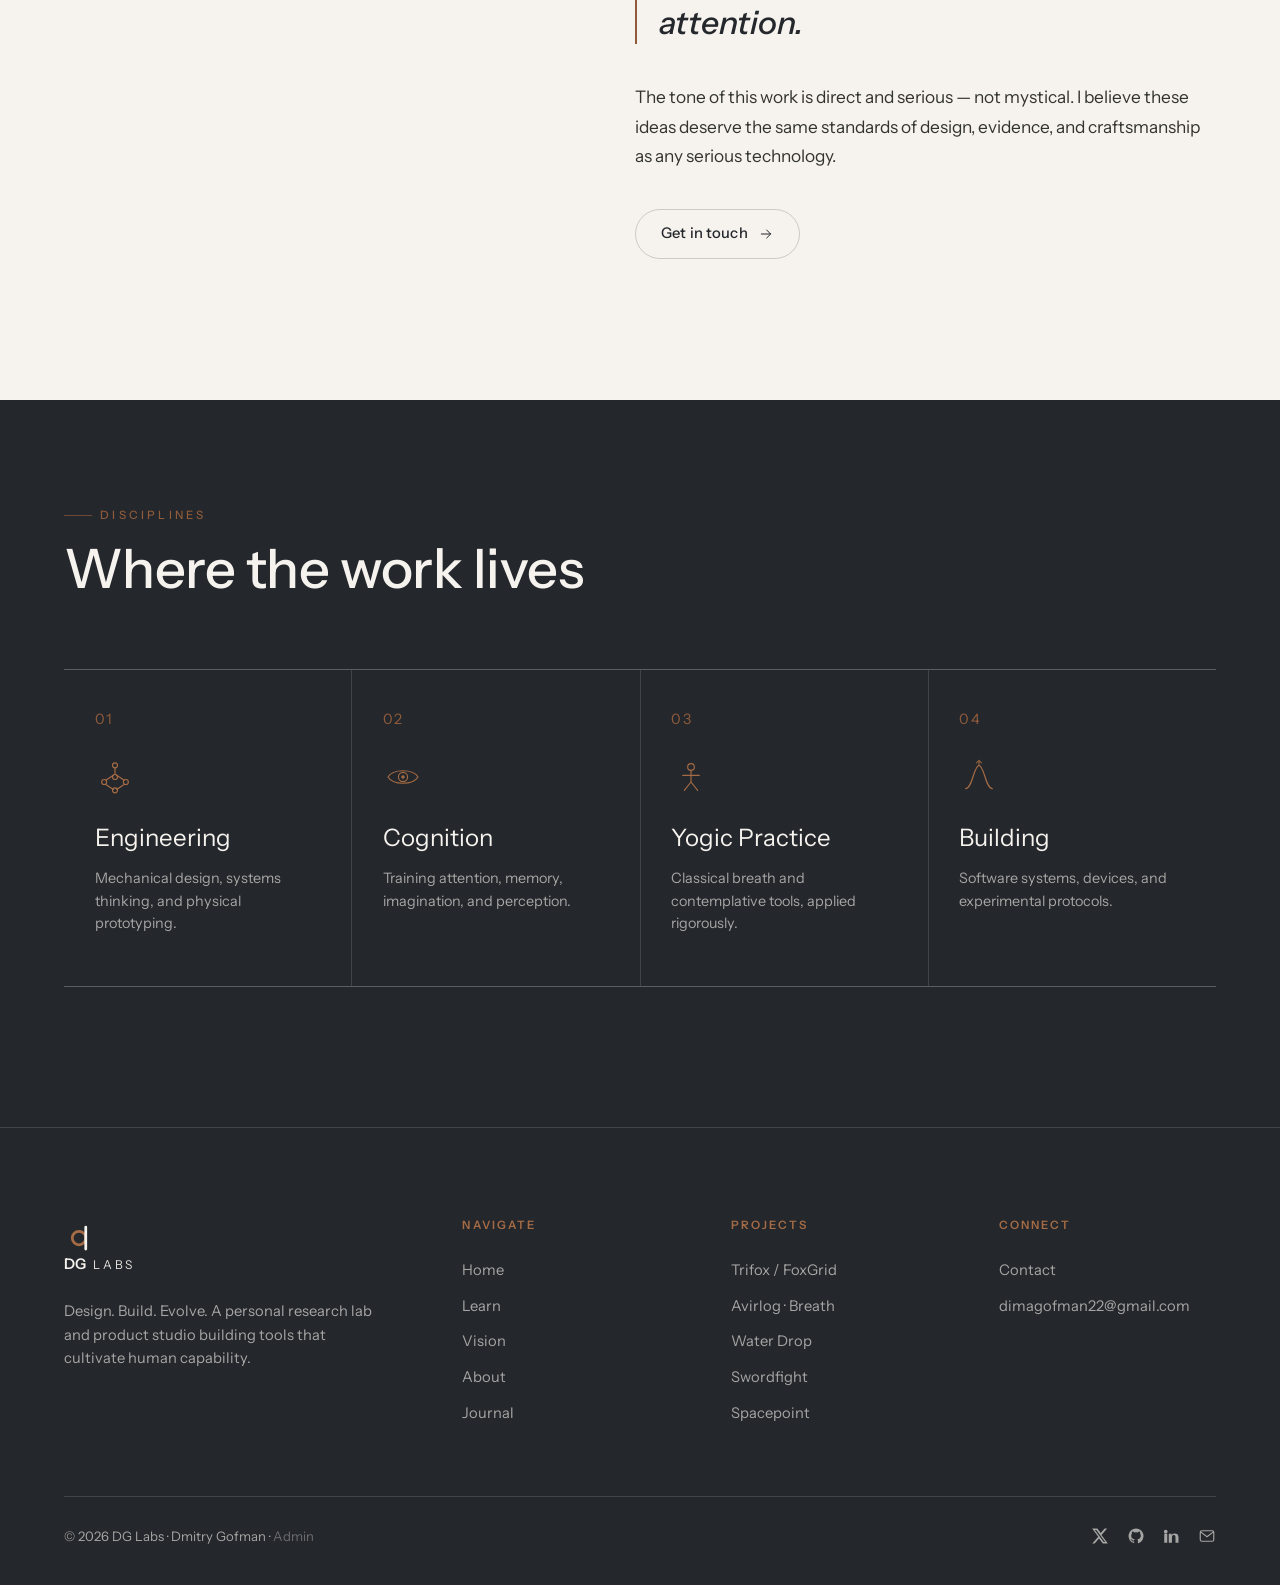
==== commit cd011110: "Place exact sacred-geometry constructions across the site Four mathematically exact figures (every c" ====
--- a/about.html
+++ b/about.html
@@ -37,6 +37,7 @@
 
 <header class="page-hero">
   <div class="hero-glow" aria-hidden="true"></div>
+  <svg class="hero-orn" viewBox="0 0 200 200" aria-hidden="true"><use href="assets/icons.svg#i-torus"/></svg>
   <div class="wrap">
     <span class="eyebrow">About</span>
     <h1>Dmitry <em>Gofman</em></h1>
--- a/assets/css/style.css
+++ b/assets/css/style.css
@@ -1058,3 +1058,36 @@
   margin-left: 0.7em;
   vertical-align: middle;
 }
+
+/* Project link chips — the connected-apps hub */
+.plinks { display: flex; flex-wrap: wrap; gap: 0.55rem; margin-top: 0.9rem; }
+.plink {
+  display: inline-flex; align-items: center; gap: 0.45em;
+  font-size: 0.8rem; font-weight: 500; letter-spacing: 0.03em;
+  color: var(--text-dark);
+  border: 1px solid var(--line-dark); border-radius: 100px;
+  padding: 0.42em 1em;
+  background: var(--stone);
+  transition: border-color 0.3s var(--ease), color 0.3s var(--ease), background 0.3s var(--ease), transform 0.3s var(--ease);
+}
+.plink:hover { border-color: var(--gold); color: var(--bronze); background: #fff; transform: translateY(-1px); }
+.plink svg { width: 14px; height: 14px; }
+.plink.app { background: var(--gold); border-color: var(--gold); color: var(--ivory); }
+.plink.app:hover { background: var(--sand); color: var(--ivory); }
+
+/* Sacred-geometry hero ornaments (Vision: Metatron · About: Torus · Journal: Flower) */
+.hero-orn {
+  position: absolute;
+  z-index: 1;
+  top: 50%;
+  right: -6%;
+  width: clamp(280px, 42vw, 560px);
+  height: auto;
+  transform: translateY(-46%);
+  color: var(--gold);
+  opacity: 0.16;
+  pointer-events: none;
+}
+@media (max-width: 767px) {
+  .hero-orn { opacity: 0.1; right: -34%; }
+}
